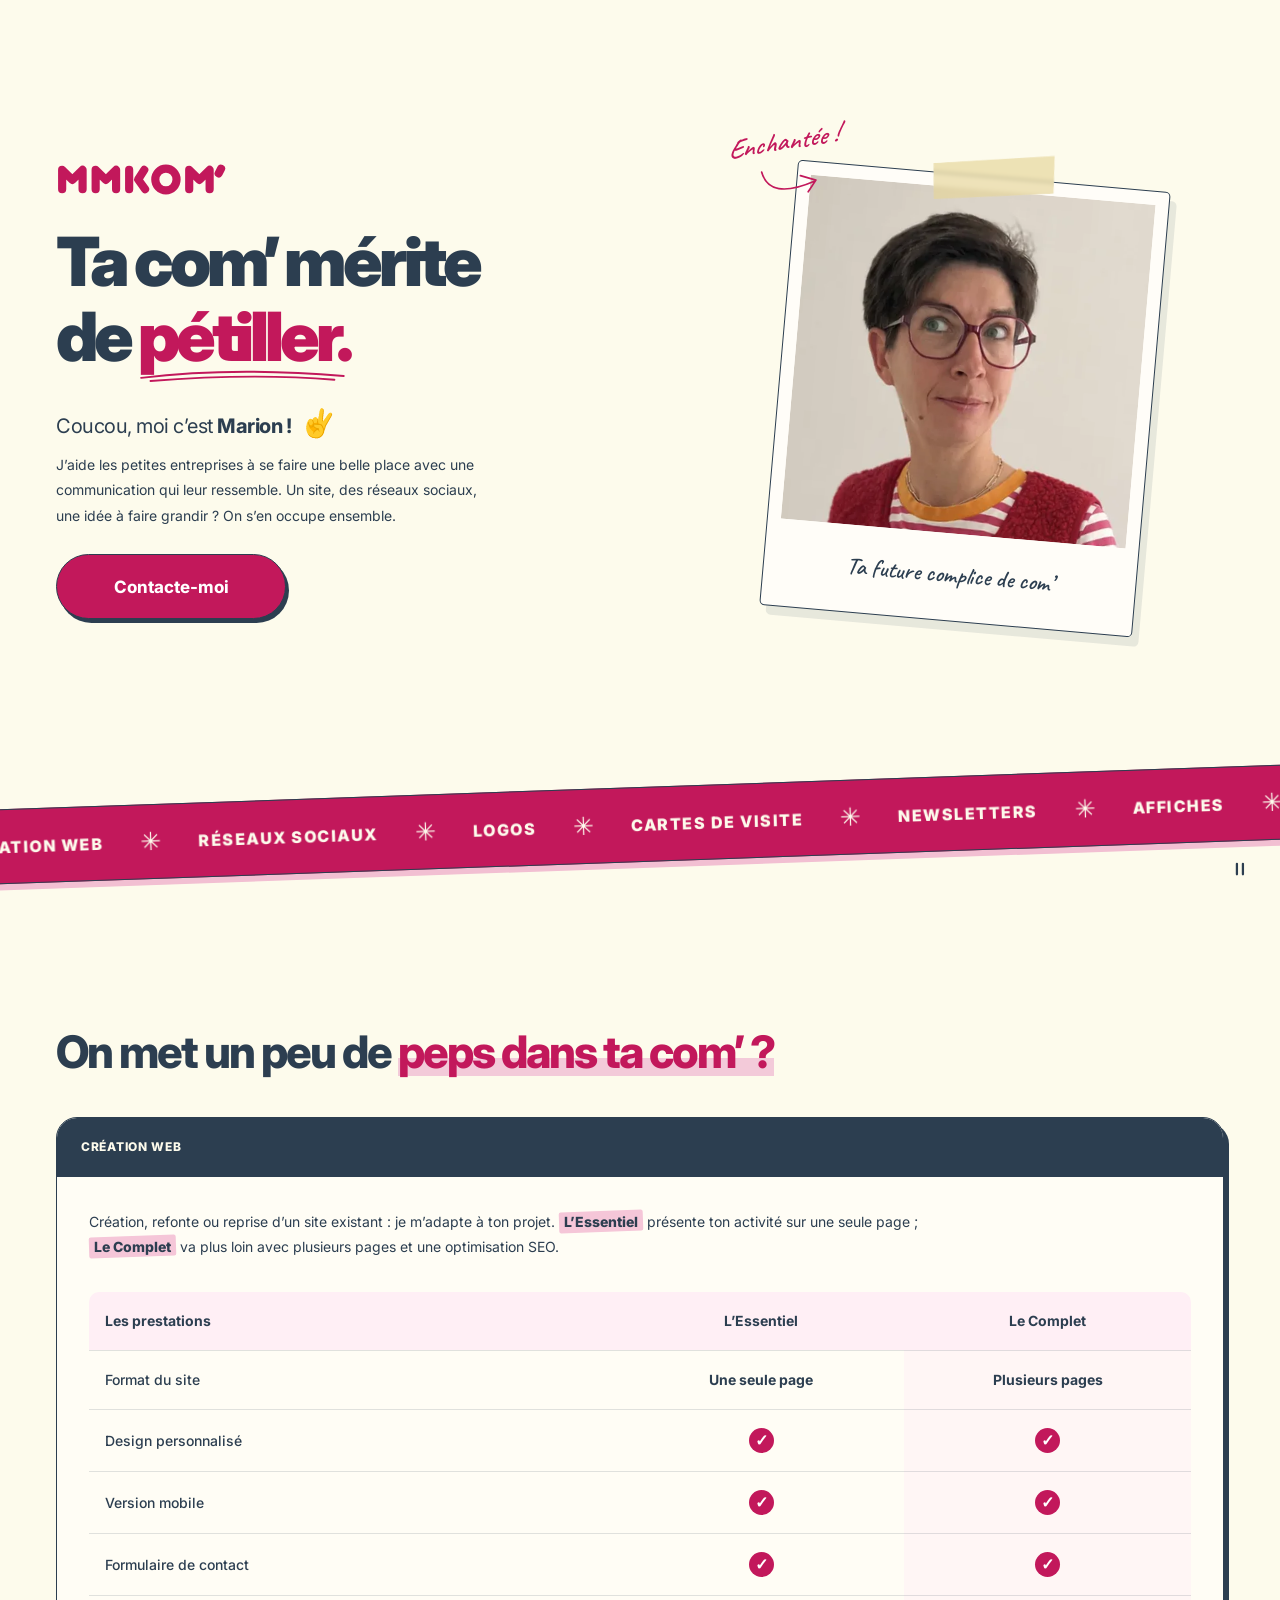
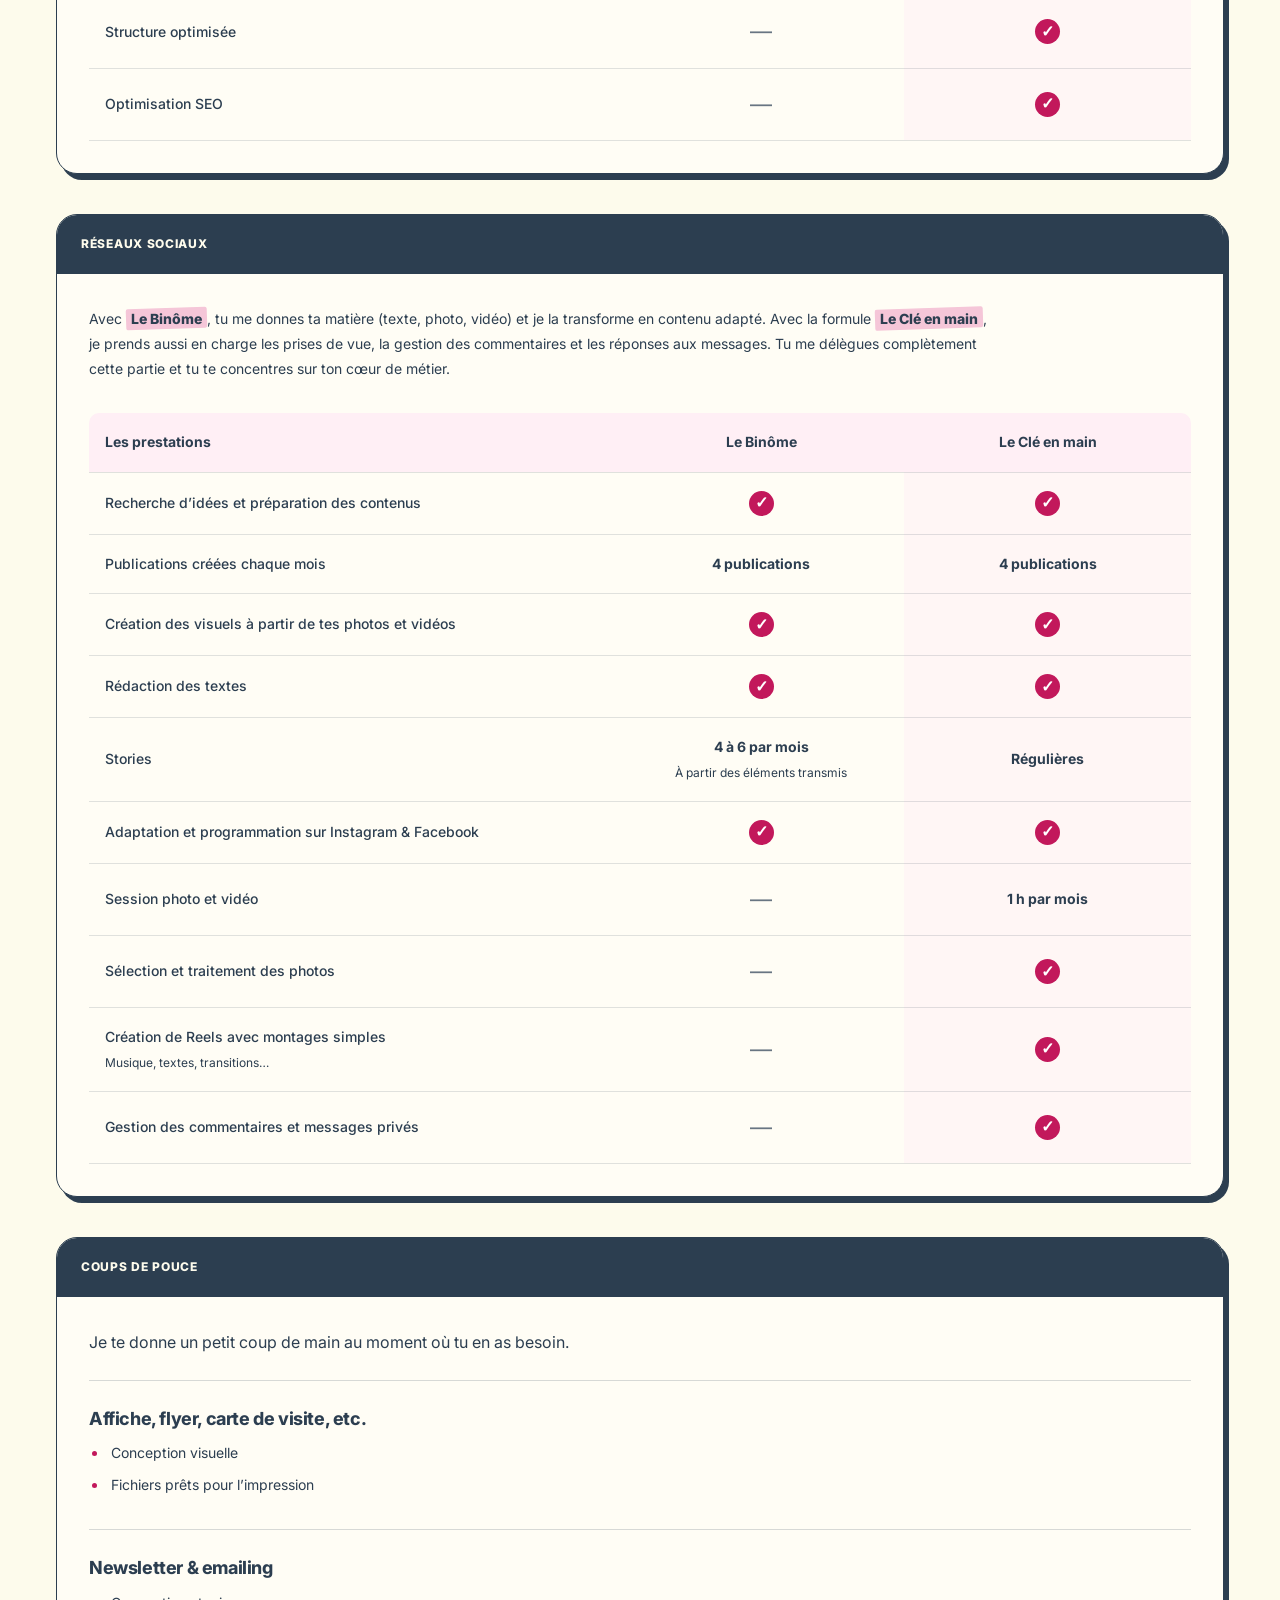
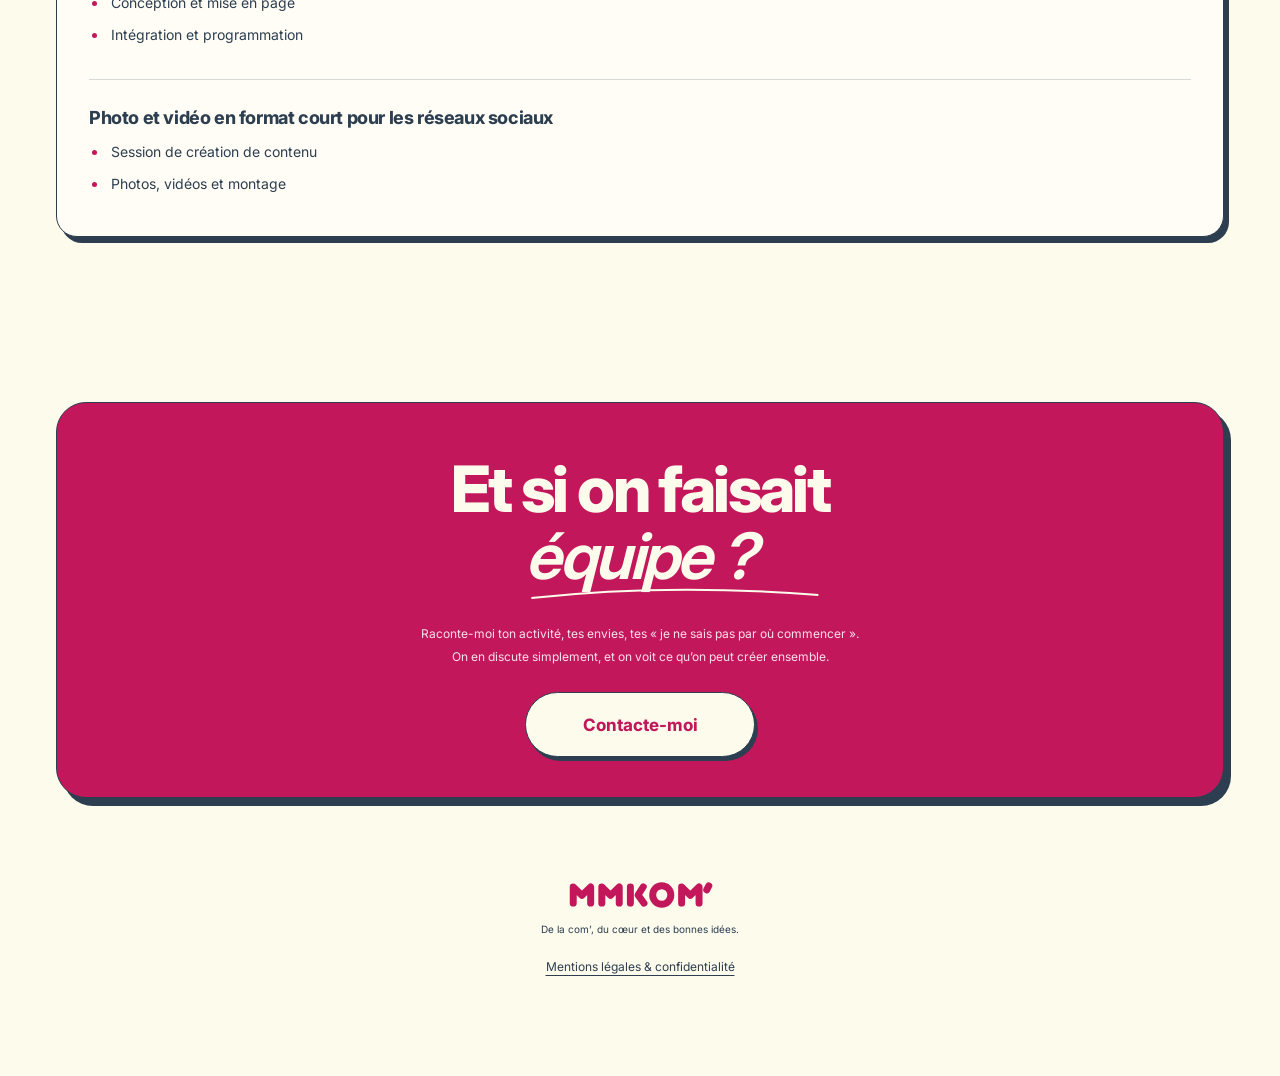
==== index.html @ e6b51beb "first commit" ====
<!DOCTYPE html>
<html lang="fr">
<head>
  <meta charset="UTF-8">
  <meta name="viewport" content="width=device-width, initial-scale=1">
  <title>MMKOM'</title>
  <meta name="description" content="Marion accompagne les petites entreprises : création de sites internet, gestion des réseaux sociaux et supports de communication. Parlons de ton projet !">
  <meta name="author" content="Marion Messana Kahlouche — MMKOM'">
  <meta name="robots" content="index, follow, max-image-preview:large">
  <meta name="theme-color" content="#FDFBEC">
  <meta name="color-scheme" content="light">
  <link rel="canonical" href="https://mmkom.fr/">
  <meta property="og:type" content="website">
  <meta property="og:locale" content="fr_FR">
  <meta property="og:site_name" content="MMKOM'">
  <meta property="og:title" content="MMKOM' — Ta com’ mérite de pétiller.">
  <meta property="og:description" content="Sites internet, réseaux sociaux et communication : Marion aide les petites entreprises à se faire une belle place.">
  <meta property="og:url" content="https://mmkom.fr/">
  <meta property="og:image" content="https://mmkom.fr/assets/images/og-mmkom.jpg">
  <meta property="og:image:secure_url" content="https://mmkom.fr/assets/images/og-mmkom.jpg">
  <meta property="og:image:type" content="image/jpeg">
  <meta property="og:image:width" content="1200">
  <meta property="og:image:height" content="630">
  <meta property="og:image:alt" content="MMKOM’ — Ta com’ mérite de pétiller. Création web, communication et réseaux sociaux avec Marion.">
  <meta name="twitter:card" content="summary_large_image">
  <meta name="twitter:title" content="MMKOM' — Ta com’ mérite de pétiller.">
  <meta name="twitter:description" content="Marion, ta complice de communication : sites web, réseaux sociaux et supports de communication.">
  <meta name="twitter:image" content="https://mmkom.fr/assets/images/og-mmkom.jpg">
  <meta name="twitter:image:alt" content="MMKOM’ — Ta com’ mérite de pétiller.">
  <meta name="referrer" content="strict-origin-when-cross-origin">
  <link rel="icon" href="favicon.svg" type="image/svg+xml">
  <link rel="icon" href="assets/icons/favicon-32.png" type="image/png" sizes="32x32">
  <link rel="apple-touch-icon" href="assets/icons/apple-touch-icon.png" sizes="180x180">
  <link rel="manifest" href="site.webmanifest">
  <link rel="preload" href="assets/fonts/inter-latin.woff2" as="font" type="font/woff2" crossorigin>
  <link rel="stylesheet" href="style.css">
  <script src="script.js" defer></script>
  <script type="application/ld+json">
  {
    "@context": "https://schema.org",
    "@graph": [
      {
        "@type": "Organization",
        "@id": "https://mmkom.fr/#entreprise",
        "name": "MMKOM'",
        "url": "https://mmkom.fr/",
        "logo": {"@type": "ImageObject", "url": "https://mmkom.fr/assets/icons/company-logo.png", "width": 512, "height": 512},
        "image": "https://mmkom.fr/assets/images/og-mmkom.jpg",
        "email": "mmkom.contact@gmail.com",
        "description": "Création de sites internet, gestion des réseaux sociaux et supports de communication pour les petites entreprises.",
        "founder": {"@type": "Person", "name": "Marion Messana Kahlouche"},
        "contactPoint": {"@type": "ContactPoint", "email": "mmkom.contact@gmail.com", "contactType": "Renseignements et projets", "availableLanguage": "French"},
        "hasOfferCatalog": {"@type": "OfferCatalog", "name": "Prestations de communication", "itemListElement": [
          {"@type": "Offer", "itemOffered": {"@type": "Service", "name": "Création de sites internet"}},
          {"@type": "Offer", "itemOffered": {"@type": "Service", "name": "Gestion des réseaux sociaux"}},
          {"@type": "Offer", "itemOffered": {"@type": "Service", "name": "Supports de communication, newsletters, photos et vidéos"}}
        ]}
      },
      {"@type": "WebSite", "@id": "https://mmkom.fr/#site", "url": "https://mmkom.fr/", "name": "MMKOM'", "inLanguage": "fr-FR", "publisher": {"@id": "https://mmkom.fr/#entreprise"}},
      {"@type": "WebPage", "@id": "https://mmkom.fr/#page", "url": "https://mmkom.fr/", "name": "MMKOM'", "inLanguage": "fr-FR", "isPartOf": {"@id": "https://mmkom.fr/#site"}, "about": {"@id": "https://mmkom.fr/#entreprise"}}
    ]
  }
  </script>
</head>
<body>
<a class="skip-link" href="#main">Aller au contenu</a>
<main id="main"><div class="first-screen"><section class="hero section-width" id="marion" aria-labelledby="hero-title"><div class="hero-copy"><a class="logo hero-logo" href="https://mmkom.fr" aria-label="MMKom’, accueil"><img src="logo.svg" alt="MMKom’" width="416" height="82"></a><h1 id="hero-title">Ta com’ mérite<br>de <span class="pink">pétiller.</span></h1><p class="hero-intro">Coucou, moi c’est <strong>Marion !</strong> <span class="wave" aria-hidden="true">✌</span></p><p class="hero-description">J’aide les petites entreprises à se faire une belle place avec une communication qui leur ressemble. Un site, des réseaux sociaux, une idée à faire grandir ? On s’en occupe ensemble.</p><a class="button hero-cta" href="mailto:mmkom.contact@gmail.com">Contacte-moi</a></div>
<div class="hero-visual"><div class="photo-card"><span class="tape" aria-hidden="true"></span><div class="portrait-placeholder"><picture><source type="image/webp" srcset="assets/images/marion-400.webp 400w, assets/images/marion-800.webp 800w, assets/images/marion-1200.webp 1200w" sizes="(max-width: 760px) min(290px, calc(100vw - 80px)), (max-width: 1050px) 36vw, 348px"><img class="marion-photo" src="assets/images/marion-800.jpg" srcset="assets/images/marion-400.jpg 400w, assets/images/marion-800.jpg 800w, assets/images/marion-1200.jpg 1200w" sizes="(max-width: 760px) min(290px, calc(100vw - 80px)), (max-width: 1050px) 36vw, 348px" alt="Marion Messana Kahlouche, fondatrice de MMKOM’" width="800" height="800" fetchpriority="high" decoding="async"></picture></div><p>Ta future complice de com’</p></div><div class="hello-sticker" aria-hidden="true">Enchantée !<svg viewBox="0 0 70 40"><path d="M3 4q4 34 59 20m-15-9 17 8-11 12"/></svg></div></div></section>
<div class="ribbon-shell">
<div class="ribbon" role="img" aria-label="Création web, réseaux sociaux, logos, cartes de visite, newsletters, affiches, photos et vidéos"><div class="ribbon-track" aria-hidden="true"><div class="ribbon-group"><span>CRÉATION WEB</span><i>✳</i><span>RÉSEAUX SOCIAUX</span><i>✳</i><span>LOGOS</span><i>✳</i><span>CARTES DE VISITE</span><i>✳</i><span>NEWSLETTERS</span><i>✳</i><span>AFFICHES</span><i>✳</i><span>PHOTOS ET VIDÉOS</span><i>✳</i></div><div class="ribbon-group"><span>CRÉATION WEB</span><i>✳</i><span>RÉSEAUX SOCIAUX</span><i>✳</i><span>LOGOS</span><i>✳</i><span>CARTES DE VISITE</span><i>✳</i><span>NEWSLETTERS</span><i>✳</i><span>AFFICHES</span><i>✳</i><span>PHOTOS ET VIDÉOS</span><i>✳</i></div></div></div>
<button type="button" class="ribbon-toggle" aria-pressed="false" aria-label="Mettre le bandeau en pause" title="Mettre le bandeau en pause" hidden><svg class="pause-icon" viewBox="0 0 24 24" width="18" height="18" aria-hidden="true"><path d="M8 5v14M16 5v14" fill="none" stroke="currentColor" stroke-width="3" stroke-linecap="round"/></svg><svg class="play-icon" viewBox="0 0 24 24" width="18" height="18" aria-hidden="true"><path d="m8 5 11 7-11 7Z" fill="currentColor"/></svg></button>
</div>
</div>
<section class="services section-width" id="prestations" aria-labelledby="services-title"><div class="section-heading"><div><h2 id="services-title">On met un peu de <span class="marker">peps dans ta com’ ?</span></h2></div></div><div class="service-grid">
<article class="service-card web-card">
  <h3 class="card-band" id="web-title">CRÉATION WEB</h3>
  <div class="card-body web-comparison">
    <p class="comparison-intro">Création, refonte ou reprise d’un site existant : je m’adapte à ton projet. <strong class="formula-name">L’Essentiel</strong> présente ton activité sur une seule page ; <strong class="formula-name">Le Complet</strong> va plus loin avec plusieurs pages et une optimisation SEO.</p>
    <table class="comparison-table" aria-label="Comparatif des formules de création web">
      <colgroup><col class="feature-column"><col><col></colgroup>
      <thead><tr><th scope="col">Les prestations</th><th scope="col">L’Essentiel</th><th scope="col">Le Complet</th></tr></thead>
      <tbody>
        <tr><th scope="row">Format du site</th><td><strong>Une seule page</strong></td><td><strong>Plusieurs pages</strong></td></tr>
        <tr><th scope="row">Design personnalisé</th><td><span class="included" aria-label="Inclus">✓</span></td><td><span class="included" aria-label="Inclus">✓</span></td></tr>
        <tr><th scope="row">Version mobile</th><td><span class="included" aria-label="Inclus">✓</span></td><td><span class="included" aria-label="Inclus">✓</span></td></tr>
        <tr><th scope="row">Formulaire de contact</th><td><span class="included" aria-label="Inclus">✓</span></td><td><span class="included" aria-label="Inclus">✓</span></td></tr>
        <tr><th scope="row">Structure optimisée</th><td><span class="not-included" aria-label="Non inclus">—</span></td><td><span class="included" aria-label="Inclus">✓</span></td></tr>
        <tr><th scope="row">Optimisation SEO</th><td><span class="not-included" aria-label="Non inclus">—</span></td><td><span class="included" aria-label="Inclus">✓</span></td></tr>
      </tbody>
    </table>
  </div>
</article>
<article class="service-card social-card">
  <h3 class="card-band" id="social-title">RÉSEAUX SOCIAUX</h3>
  <div class="card-body social-comparison">
    <p class="comparison-intro">Avec <strong class="formula-name">Le Binôme</strong>, tu me donnes ta matière (texte, photo, vidéo) et je la transforme en contenu adapté. Avec la formule <span class="formula-nowrap"><strong class="formula-name">Le Clé en main</strong>,</span> je prends aussi en charge les prises de vue, la gestion des commentaires et les réponses aux messages. Tu me délègues complètement cette partie et tu te concentres sur ton cœur de métier.</p>
    <table class="comparison-table" aria-label="Comparatif des accompagnements réseaux sociaux">
      <colgroup><col class="feature-column"><col><col></colgroup>
      <thead><tr><th scope="col">Les prestations</th><th scope="col">Le Binôme</th><th scope="col">Le Clé en main</th></tr></thead>
      <tbody>
        <tr><th scope="row">Recherche d’idées et préparation des contenus</th><td><span class="included" aria-label="Inclus">✓</span></td><td><span class="included" aria-label="Inclus">✓</span></td></tr>
        <tr><th scope="row">Publications créées chaque mois</th><td><strong>4 publications</strong></td><td><strong>4 publications</strong></td></tr>
        <tr><th scope="row">Création des visuels à partir de tes photos et vidéos</th><td><span class="included" aria-label="Inclus">✓</span></td><td><span class="included" aria-label="Inclus">✓</span></td></tr>
        <tr><th scope="row">Rédaction des textes</th><td><span class="included" aria-label="Inclus">✓</span></td><td><span class="included" aria-label="Inclus">✓</span></td></tr>
        <tr><th scope="row">Stories</th><td><strong>4 à 6 par mois</strong><span class="cell-note">À partir des éléments transmis</span></td><td><strong>Régulières</strong></td></tr>
        <tr><th scope="row">Adaptation et programmation sur Instagram & Facebook</th><td><span class="included" aria-label="Inclus">✓</span></td><td><span class="included" aria-label="Inclus">✓</span></td></tr>
        <tr><th scope="row">Session photo et vidéo</th><td><span class="not-included" aria-label="Non inclus">—</span></td><td><strong>1 h par mois</strong></td></tr>
        <tr><th scope="row">Sélection et traitement des photos</th><td><span class="not-included" aria-label="Non inclus">—</span></td><td><span class="included" aria-label="Inclus">✓</span></td></tr>
        <tr><th scope="row">Création de Reels avec montages simples<span class="cell-note">Musique, textes, transitions…</span></th><td><span class="not-included" aria-label="Non inclus">—</span></td><td><span class="included" aria-label="Inclus">✓</span></td></tr>
        <tr><th scope="row">Gestion des commentaires et messages privés</th><td><span class="not-included" aria-label="Non inclus">—</span></td><td><span class="included" aria-label="Inclus">✓</span></td></tr>
      </tbody>
    </table>
  </div>
</article>
<article class="service-card boost-card">
  <h3 class="card-band" id="boost-title">COUPS DE POUCE</h3>
  <div class="card-body">
    <p class="service-description">Je te donne un petit coup de main au moment où tu en as besoin.</p>
    <section class="offer"><h4>Affiche, flyer, carte de visite, etc.</h4><ul><li>Conception visuelle</li><li>Fichiers prêts pour l’impression</li></ul></section>
    <section class="offer"><h4>Newsletter & emailing</h4><ul><li>Conception et mise en page</li><li>Intégration et programmation</li></ul></section>
    <section class="offer"><h4>Photo et vidéo en format court pour les réseaux sociaux</h4><ul><li>Session de création de contenu</li><li>Photos, vidéos et montage</li></ul></section>
  </div>
</article>
</div></section>
<section class="contact section-width" id="contact" aria-labelledby="contact-title"><div class="contact-inner"><h2 id="contact-title">Et si on faisait<br><span>équipe ?</span><svg viewBox="0 0 300 18" aria-hidden="true"><path d="M4 12Q140-3 291 9"/></svg></h2><p>Raconte-moi ton activité, tes envies, tes « je ne sais pas par où commencer ».<br>On en discute simplement, et on voit ce qu’on peut créer ensemble.</p><a class="button button-cream" id="contact-button" href="mailto:mmkom.contact@gmail.com">Contacte-moi</a><span class="contact-spark" aria-hidden="true">✧</span></div></section></main>
<footer class="site-footer section-width"><a class="logo" href="https://mmkom.fr" aria-label="MMKom’, accueil"><img src="logo.svg" alt="MMKom’" width="416" height="82" loading="lazy"></a><p>De la com’, du cœur et des bonnes idées.</p><a class="legal-link" href="mentions-legales.html">Mentions légales & confidentialité</a></footer>
<dialog id="contact-dialog" data-contact-popup aria-labelledby="dialog-title" aria-describedby="dialog-description">
  <button class="dialog-close" type="button" aria-label="Fermer la fenêtre de contact">×</button>
  <h2 id="dialog-title">Parlons de ton projet !</h2>
  <p id="dialog-description">Une première discussion, sans engagement.<br>Juste toi et moi.</p>
  <input class="contact-email" type="text" value="mmkom.contact@gmail.com" readonly aria-label="Adresse email de Marion, sélectionnable pour copier" spellcheck="false" autocomplete="off">
</dialog></body></html>
---- style.css ----
:root{--pink:#C2185B;--blush:#FFEFF5;--ink:#2C3E50;--cream:#FDFBEC;--line:#e7d8db;--font:'Inter','Canva Sans',sans-serif}*{box-sizing:border-box}html{scroll-behavior:smooth;scroll-padding-top:30px}body{margin:0;background:var(--cream);color:var(--ink);font-family:var(--font);font-size:15px;-webkit-font-smoothing:antialiased}a{color:inherit}button{font:inherit}a,button,summary{-webkit-tap-highlight-color:transparent}button,a,summary{touch-action:manipulation}a:focus-visible,button:focus-visible,summary:focus-visible{outline:3px solid var(--pink);outline-offset:6px}::selection{background:var(--pink);color:white}.section-width{width:min(1180px,calc(100% - 112px));margin-inline:auto}.site-header{max-width:1440px;margin:auto;padding:30px 56px;display:flex;align-items:center;justify-content:space-between;border-bottom:1px solid #2c3e5014}.logo{text-decoration:none;font-size:33px;font-weight:900;letter-spacing:-2px;color:var(--pink);display:inline-flex;align-items:baseline;position:relative}.logo>span{font-size:42px;line-height:.7}.logo i{width:7px;height:7px;border-radius:50%;background:var(--pink);margin-left:5px}.site-header nav{display:flex;align-items:center;gap:35px}.site-header nav>a:not(.button){font-size:12px;font-weight:550;text-decoration:none}.site-header nav>a:not(.button):hover{color:var(--pink)}.button{border:1px solid var(--pink);background:var(--pink);color:white;text-decoration:none;display:inline-flex;justify-content:center;align-items:center;gap:26px;min-height:53px;padding:15px 23px;border-radius:7px;font-size:12px;font-weight:650;cursor:pointer;transition:transform .2s,box-shadow .2s}.button>span{font-size:23px;font-weight:400;line-height:1}.button:hover{transform:translateY(-3px);box-shadow:4px 5px 0 #2c3e5020}.button-small{min-height:43px;padding:10px 18px;font-size:12px;gap:22px}.hero{display:grid;grid-template-columns:1.13fr 1fr;gap:65px;align-items:center;padding-top:79px;padding-bottom:91px}.eyebrow{font-size:9px;letter-spacing:1.65px;font-weight:750;line-height:1.8}.hero .eyebrow{display:flex;align-items:center;gap:9px;letter-spacing:1.1px}.little-spark{font-size:23px;color:var(--pink);line-height:1}h1{font-size:clamp(50px,5.3vw,76px);font-weight:850;letter-spacing:-4.1px;line-height:1.1;margin:24px 0 28px}.pink{color:var(--pink)}.highlight{position:relative;color:var(--pink);display:inline-block}.highlight svg{position:absolute;bottom:-12px;left:-3px;width:103%;height:21px;fill:none;stroke:var(--pink);stroke-width:3;stroke-linecap:round}.hero-intro{font-size:20px;margin:32px 0 12px;letter-spacing:-.5px}.hero-intro strong{font-weight:750}.wave{color:var(--pink);display:inline-block;transform:rotate(15deg);font-size:28px;margin-left:5px}.hero-description{max-width:435px;font-size:14px;line-height:1.85;margin:0 0 25px}.hero-footnote{font-size:10px;margin:17px 0 0;color:#5b6670}.hero-footnote span{font-size:16px;margin-right:5px;color:var(--pink)}.hero-visual{position:relative;max-width:425px;width:100%;justify-self:center;padding:15px 18px 0}.photo-card{position:relative;background:#fffdf8;padding:13px 13px 0;box-shadow:0 8px 25px #54233114;transform:rotate(5deg);border:1px solid #e8e1d4}.portrait-placeholder{height:345px;background:#f5c9d9;position:relative;overflow:hidden;display:flex;justify-content:center;align-items:flex-end}.portrait{width:100%;height:100%;position:absolute;bottom:0;opacity:.9}.portrait-dot{position:absolute;border:1px solid #c2185b38;border-radius:50%;width:230px;height:230px}.dot-one{top:-110px;right:-75px}.dot-two{left:-126px;bottom:0;width:260px;height:260px}.photo-label{z-index:1;background:#fff8f0e8;padding:8px 13px;font-size:8px;letter-spacing:1.6px;margin-bottom:17px;border-radius:3px}.photo-card>p{text-align:center;font-size:13px;font-weight:550;padding:2px 0 7px;letter-spacing:-.3px}.photo-card>p span{font-size:22px;margin-left:10px;color:var(--pink)}.tape{position:absolute;top:-14px;left:36%;width:110px;height:33px;background:#f4e7b8a6;transform:rotate(-9deg);z-index:2;backdrop-filter:blur(2px);clip-path:polygon(2% 0,99% 4%,96% 100%,0 92%)}.flower{width:100px;height:100px;color:var(--pink)}.flower-top{position:absolute;right:-24px;top:-26px;z-index:3;transform:rotate(15deg)}.round-sticker{position:absolute;left:-32px;bottom:-17px;width:116px;height:116px;background:var(--pink);color:var(--cream);border-radius:50%;display:flex;flex-direction:column;justify-content:center;align-items:center;gap:5px;transform:rotate(-12deg);border:1px dashed #ffeff58c;outline:6px solid var(--pink);font-size:11px}.round-sticker b{font-size:17px;letter-spacing:-.5px}.hello-sticker{position:absolute;top:-20px;left:-28px;font-size:16px;font-style:italic;font-weight:550;transform:rotate(-9deg);color:var(--pink)}.hello-sticker svg{width:60px;height:40px;display:block;margin:4px 0 0 28px;fill:none;stroke:var(--pink);stroke-width:2;stroke-linecap:round;stroke-linejoin:round}.visual-spark{position:absolute;right:-34px;bottom:-20px;color:var(--pink);font-size:66px}.ribbon{background:var(--pink);color:var(--cream);padding:20px 0;overflow:hidden;transform:rotate(-1.5deg);margin:8px -0px 0}.ribbon>div{display:flex;align-items:center;gap:40px;width:max-content;margin-left:-20px}.ribbon span{font-size:13px;font-weight:750;letter-spacing:2px;white-space:nowrap}.ribbon i{font-style:normal;font-size:25px;line-height:1}.services{padding-block:92px 70px}.section-heading{display:flex;justify-content:space-between;align-items:flex-end;gap:30px;margin-bottom:35px}.section-heading .eyebrow{color:var(--pink);margin:0 0 12px}h2{font-size:46px;line-height:1.12;letter-spacing:-2px;margin:0;font-weight:800}.section-heading>p{font-size:13px;line-height:1.85;margin:0 0 5px}.service-grid{display:grid;grid-template-columns:repeat(3,minmax(0,1fr));gap:20px;align-items:start}.service-card{border:1px solid #decbd0;padding:27px 25px 0;border-radius:12px;overflow:hidden}.web-card{background:var(--blush)}.social-card{background:#f5cada}.boost-card{background:#f6f1da}.card-top{display:flex;align-items:center;justify-content:space-between;margin-bottom:30px}.service-icon{width:47px;height:47px;color:var(--pink)}.service-icon svg{width:100%;height:100%;fill:none;stroke:currentColor;stroke-width:1.7;stroke-linecap:round;stroke-linejoin:round}.service-number{font-size:11px;font-weight:550;opacity:.65}.card-kicker{font-size:8px;font-weight:750;letter-spacing:1.25px;color:var(--pink);margin:0 0 11px}.service-card h3{font-size:31px;letter-spacing:-1.2px;line-height:1.14;font-weight:800;margin:0 0 17px}.service-card h3+p{font-size:12px;line-height:1.85;margin:0 0 20px;min-height:88px}.tags{display:flex;flex-wrap:wrap;gap:6px;min-height:48px;align-content:start}.tags span{font-size:8px;border:1px solid #2c3e5030;border-radius:30px;padding:5px 8px}.card-price{font-size:10px;margin:19px 0 22px}.card-price strong{display:block;font-size:27px;font-weight:750;letter-spacing:-1px;margin-top:6px}.card-price small{font-size:10px;font-weight:500;letter-spacing:0}.service-card details{border-top:1px solid #2c3e5029}.service-card summary{list-style:none;cursor:pointer;display:flex;align-items:center;justify-content:space-between;font-size:11px;font-weight:650;min-height:57px;gap:8px}.service-card summary::-webkit-details-marker{display:none}.service-card summary>span{font-size:23px;font-weight:400;transition:transform .2s}.service-card details[open] summary>span{transform:rotate(45deg)}.details-content{padding-bottom:15px}.details-content h4{font-size:12px;line-height:1.6;margin:10px 0 5px;color:var(--pink)}.details-content p{font-size:11px;line-height:1.8;margin:0 0 15px}.price-note{font-size:9px;line-height:1.8;opacity:.75;margin-top:17px}.custom-note{font-size:11px;text-align:center;margin:35px 0 0;line-height:1.8}.custom-note>span{font-size:22px;color:var(--pink);vertical-align:middle;margin-right:9px}.custom-note a{text-underline-offset:4px;font-weight:650}.contact{background:var(--pink);color:var(--cream);overflow:hidden}.contact-inner{position:relative;text-align:center;padding-top:60px;padding-bottom:52px}.contact .eyebrow{font-size:9px;letter-spacing:1.9px;margin-bottom:18px}.contact h2{font-size:64px;line-height:1.05;letter-spacing:-2.6px;position:relative;display:inline-block}.contact h2>span{font-style:italic;font-weight:650}.contact h2 svg{position:absolute;bottom:-15px;left:20%;width:80%;height:18px;stroke:var(--cream);stroke-width:2;fill:none}.contact h2+p{font-size:12px;line-height:1.9;margin:34px 0 23px;color:#ffeff5ed}.button-cream{background:var(--cream);color:var(--pink);border-color:var(--cream);min-width:185px}.contact .contact-note{font-size:9px;margin:17px 0 0;opacity:.85}.contact-doodle{position:absolute;left:7%;top:100px;font-size:140px;font-weight:400;transform:rotate(10deg);color:#ec8db0}.contact-spark{position:absolute;right:8%;bottom:82px;font-size:100px;color:#ec8db0}.site-footer{display:flex;align-items:center;justify-content:space-between;gap:20px;padding-block:28px}.site-footer .logo{font-size:26px}.site-footer .logo>span{font-size:33px}.site-footer p{font-size:10px}.site-footer>span{font-size:9px}dialog{border:1px solid #e5bdcd;border-radius:16px;background:var(--cream);color:var(--ink);padding:45px 35px;text-align:center;max-width:440px;width:calc(100% - 40px)}dialog::backdrop{background:#2c3e508c;backdrop-filter:blur(4px)}dialog h2{font-size:29px;letter-spacing:-1px;margin:14px 0}dialog p{font-size:14px;line-height:1.8}dialog .dialog-note{font-size:11px;margin-bottom:23px}.dialog-flower{font-size:45px;color:var(--pink)}.dialog-close{position:absolute;right:14px;top:9px;background:none;border:none;color:var(--ink);font-size:28px;cursor:pointer;padding:5px}.skip-link{position:fixed;left:15px;top:-100px;background:var(--ink);color:white;z-index:20;padding:15px}.skip-link:focus{top:10px}@media(min-width:1440px){.hero{padding-block:95px 105px;gap:85px}.portrait-placeholder{height:370px}}@media(max-width:1050px){.section-width{width:calc(100% - 70px)}.site-header{padding:25px 35px}.hero{gap:40px}.hero-visual{padding-right:15px}.portrait-placeholder{height:310px}.flower-top{right:-15px;width:80px}.hero .eyebrow{font-size:7px}h1{font-size:59px;letter-spacing:-3px}.hero-description{font-size:13px}.hero .button{font-size:10px;padding-inline:17px;gap:12px}.hello-sticker{left:-12px}.service-card{padding-inline:19px}.service-card h3{font-size:28px}.tags{min-height:64px}.service-card h3+p{min-height:110px}.card-kicker{font-size:7px}.contact-doodle{left:0}.contact-spark{right:1%}}@media(max-width:760px){.section-width{width:calc(100% - 40px)}.site-header{padding:19px 20px}.logo{font-size:28px}.logo>span{font-size:35px}.site-header nav{gap:15px}.site-header nav>a:not(.button){display:none}.button-small{min-height:39px;font-size:10px;padding:8px 13px;gap:15px}.hero{grid-template-columns:1fr;padding-top:40px;padding-bottom:65px;gap:55px}.hero .eyebrow{font-size:7px;letter-spacing:.8px}.hero-copy{max-width:520px}h1{font-size:clamp(48px,10vw,69px);letter-spacing:-3px;margin-block:19px 25px}.hero-intro{font-size:20px}.hero-description{font-size:13px;max-width:440px}.hero .button{font-size:11px;gap:17px}.hero-footnote{font-size:9px}.hero-visual{max-width:340px;padding:0 20px;margin-bottom:15px}.portrait-placeholder{height:300px}.photo-card>p{font-size:11px}.flower-top{right:-4px;top:-30px;width:80px;height:80px}.round-sticker{left:0;width:97px;height:97px;font-size:9px;bottom:-22px}.round-sticker b{font-size:15px}.hello-sticker{left:-7px;top:-21px;font-size:14px}.visual-spark{right:-5px;font-size:55px;bottom:-27px}.ribbon{padding-block:17px}.ribbon>div{gap:25px}.ribbon span{font-size:10px;letter-spacing:1.5px}.ribbon i{font-size:20px}.services{padding-block:58px 45px}.section-heading{display:block;margin-bottom:28px}.section-heading .eyebrow{font-size:7px;letter-spacing:1px}h2{font-size:37px;letter-spacing:-1.6px}.section-heading>p{font-size:12px;margin-top:19px}.desktop-break{display:none}.service-grid{grid-template-columns:1fr;gap:17px}.service-card{padding:25px 25px 0}.card-top{margin-bottom:22px}.service-card h3{font-size:33px}.card-kicker{font-size:8px}.service-card h3+p{font-size:13px;min-height:0;max-width:430px}.tags{min-height:0}.tags span{font-size:9px}.card-price{margin-block:24px 20px}.card-price strong{font-size:28px}.service-card summary{font-size:12px}.details-content h4{font-size:13px}.details-content p{font-size:12px}.price-note{font-size:9px}.custom-note{font-size:10px;padding-inline:12px}.custom-note a{display:block}.contact-inner{padding-block:45px}.contact .eyebrow{font-size:7px;letter-spacing:1px}.contact h2{font-size:55px}.contact h2+p{font-size:12px;max-width:340px;margin-inline:auto}.contact h2+p br{display:none}.contact-doodle{font-size:65px;top:99px;left:-10px;opacity:.65}.contact-spark{font-size:56px;right:-3px;bottom:145px;opacity:.65}.contact .contact-note{font-size:8px}.site-footer{flex-wrap:wrap;gap:12px;padding-block:25px}.site-footer p{width:100%;order:3;margin:0;font-size:9px}.site-footer>span{font-size:8px}}@media(prefers-reduced-motion:reduce){html{scroll-behavior:auto}*,*::before,*::after{transition:none!important;animation:none!important}}

@font-face{font-family:Inter;src:url('assets/fonts/inter-latin.woff2') format('woff2');font-style:normal;font-weight:400 900;font-display:swap}
@font-face{font-family:Caveat;src:url('assets/fonts/caveat-latin.woff2') format('woff2');font-style:normal;font-weight:500 700;font-display:swap}
body .logo{font-family:'Fredoka',sans-serif;font-weight:700;font-size:40px;letter-spacing:1px;line-height:1.1}
body .site-footer .logo{font-size:34px}
html body{overflow-x:clip}
body .first-screen{display:flex;flex-direction:column;min-height:100vh;min-height:100svh;padding-bottom:var(--section-space)}
body .first-screen .hero{flex:1 0 auto}
body .first-screen .ribbon{flex:0 0 auto}
html body .first-screen + .services{padding-top:0}
@media(max-width:760px){body .first-screen{padding-bottom:85px}}
body .services .comparison-intro{font-size:14px;line-height:1.8;min-height:0;margin:0 0 32px;max-width:900px}
body .formula-name{position:relative;display:inline-block;isolation:isolate;font-weight:800;padding:0 5px;white-space:nowrap}
body .formula-nowrap{white-space:nowrap}
body .formula-name::before{content:"";position:absolute;inset:2px 0;background:#f5c6d8;transform:rotate(-2deg);border-radius:2px;z-index:-1;pointer-events:none}
@media(max-width:760px){body .services .comparison-intro{font-size:14px;margin-bottom:24px}}
body .services .comparison-table thead th{background:var(--blush);color:var(--ink)}
html body .services .boost-card .card-body{grid-template-columns:minmax(0,1fr)}
body .services .web-card .card-body.web-comparison{display:block}
body .web-comparison .plan-intros{display:grid;grid-template-columns:1fr 1fr;gap:32px;margin:28px 0 36px}
body .web-comparison .plan-intros section{padding:24px;background:var(--blush);border-radius:14px}
body .web-comparison .plan-intros h3{font-size:23px;margin:0 0 12px}
body .web-comparison .plan-intros p{font-size:14px;line-height:1.8;margin:0}
body .services .web-comparison .offer-followup{margin-top:28px}
@media(max-width:760px){body .services .web-card .web-comparison{padding:24px 14px}body .web-comparison .plan-intros{grid-template-columns:1fr;gap:14px;margin-block:24px}body .web-comparison .plan-intros section{padding:20px}}
body .services .service-grid{grid-template-columns:minmax(0,1fr);gap:40px}
body .services .service-card .card-body{display:grid;grid-template-columns:repeat(2,minmax(0,1fr));gap:24px 36px;padding:32px}
body .services .service-card .service-description{grid-column:1 / -1;min-height:0;margin:0;font-size:16px}
body .services .service-card .offer{margin:0}
body .services .web-card .offer-followup{grid-column:1 / -1}
body .services .boost-card .card-body{grid-template-columns:repeat(3,minmax(0,1fr))}
body .services .social-card .social-comparison{display:block}
body .social-comparison .plan-intros{display:grid;grid-template-columns:1fr 1fr;gap:32px;margin:28px 0 36px}
body .social-comparison .plan-intros section{padding:24px;background:var(--blush);border-radius:14px}
body .social-comparison .plan-intros h3{font-size:23px;margin:0 0 12px}
body .social-comparison .plan-intros p{font-size:14px;line-height:1.8;margin:0}
body .comparison-table{width:100%;border-collapse:collapse;table-layout:fixed;font-size:14px;line-height:1.6}
body .comparison-table caption{text-align:left;font-size:21px;font-weight:750;margin-bottom:22px;letter-spacing:-.6px}
body .comparison-table .feature-column{width:48%}
body .comparison-table th,body .comparison-table td{padding:18px 16px;border-bottom:1px solid #2c3e5025;vertical-align:middle;overflow-wrap:anywhere}
body .comparison-table thead th{background:var(--ink);color:var(--cream);font-size:14px;font-weight:700;text-align:center}
body .comparison-table thead th:first-child{text-align:left;border-radius:10px 0 0 0}
body .comparison-table thead th:last-child{border-radius:0 10px 0 0}
body .comparison-table tbody th{text-align:left;font-weight:500}
body .comparison-table td{text-align:center}
body .comparison-table td:last-child{background:#ffeff580}
body .comparison-table .included{display:inline-flex;align-items:center;justify-content:center;background:var(--pink);color:white;border-radius:50%;width:25px;height:25px;font-size:16px;font-weight:700}
body .comparison-table .not-included{color:#687582;font-size:22px}
body .comparison-table strong{font-size:14px;font-weight:700}
body .cell-note{display:block;font-size:12px;line-height:1.6;font-weight:400;margin-top:5px}
body .client-contributions{display:grid;grid-template-columns:1fr 1fr;gap:24px;margin-top:36px}
body .client-contributions>h3{grid-column:1 / -1;font-size:21px;margin:0}
body .client-contributions section{border:1px solid #2c3e5030;border-radius:14px;padding:24px}
body .client-contributions h4{font-size:15px;margin:0 0 14px;line-height:1.6}
body .client-contributions ul{font-size:14px;line-height:1.8;padding-left:19px;margin:0}
body .client-contributions li+li{margin-top:10px}
@media(max-width:760px){body .services .service-card .card-body,body .services .boost-card .card-body{grid-template-columns:minmax(0,1fr);padding:24px;gap:24px}body .services .social-card .social-comparison{padding:24px 14px}body .social-comparison .plan-intros{grid-template-columns:1fr;gap:14px;margin-block:24px}body .social-comparison .plan-intros section{padding:20px}body .comparison-table{font-size:12px}body .comparison-table .feature-column{width:46%}body .comparison-table th,body .comparison-table td{padding:14px 6px}body .comparison-table thead th,body .comparison-table strong{font-size:11px}body .comparison-table caption{font-size:19px;margin-bottom:18px}body .cell-note{font-size:10px}body .client-contributions{grid-template-columns:1fr;gap:16px;margin-top:28px}body .client-contributions section{padding:19px}}
@media(max-width:760px){html body .hero .hero-logo{margin-top:20px;margin-bottom:32px}}
@media(max-width:760px){html body{--section-space:70px}body .services .service-grid{gap:36px}html body .site-footer{padding-block:60px}html body .hero{padding-bottom:75px}html body .services{padding-top:85px}}
@media(max-width:760px){body .hero{grid-template-columns:minmax(0,1fr)}body .hero-copy{width:100%;max-width:none;min-width:0;text-align:center}body .hero-description{margin-inline:auto}body #hero-title{font-size:clamp(36px,9.5vw,69px)}}
body .logo img{display:block;width:170px;height:auto;max-width:100%}
body .site-footer .logo img{width:145px}
body{--section-space:165px}
body .services{padding-block:var(--section-space)}
body .services .section-heading{margin-bottom:40px}
body .contact{margin-bottom:0}
body .site-footer{padding-block:calc(var(--section-space) / 2)}
@media(min-width:761px){body #services-title{font-size:clamp(28px,3.5vw,46px);white-space:nowrap}}
@media(max-width:760px){body{--section-space:45px}body .services .section-heading{margin-bottom:28px}body #services-title{font-size:clamp(23px,6.2vw,34px);line-height:1.3}}
body .service-card .card-band{background:var(--ink);color:var(--cream)}
html body,html body *{-webkit-user-select:text;user-select:text}
body #contact-dialog[data-contact-popup] input.contact-email{-webkit-user-select:text;user-select:text}
body .logo i{display:none}
body .site-footer{flex-direction:column;align-items:center;justify-content:center;gap:14px;text-align:center}
body .site-footer p{margin:0}
html{overflow-x:hidden}
@media(max-width:760px){html body{overflow-x:hidden}body .hero{padding-top:36px}body .hero-visual{min-width:0}body #main{overflow-x:clip}}
body .hero{padding-top:160px}
body .hero{padding-bottom:165px}
@media(max-width:760px){body .hero{padding-bottom:45px}}
@media(max-width:760px){body .hero{padding-top:36px}}
@media(max-width:760px){body .hero .hero-cta{display:flex;width:fit-content;max-width:100%;margin-inline:auto}}
@media(max-width:760px){body .hero .hero-logo{display:flex;width:fit-content;margin-inline:auto}}
body .marion-photo{display:block;width:100%;height:100%;object-fit:cover;object-position:center}
body #contact-dialog[data-contact-popup]{max-width:560px;width:calc(100% - 48px);padding:60px 40px;margin:auto}
body #contact-dialog[data-contact-popup] h2{margin:0 0 24px}
body #contact-dialog[data-contact-popup] #dialog-description{margin:0 0 32px}
body #contact-dialog[data-contact-popup] .contact-email{margin-bottom:8px}
body #contact-dialog[data-contact-popup] input.contact-email{width:100%;border:0;background:transparent;text-align:center;font-family:inherit;padding:12px 0;cursor:text;text-decoration:none;user-select:text;-webkit-user-select:text;border-radius:4px}
body #contact-dialog input.contact-email:focus{outline:none}
body #contact-dialog input.contact-email:focus-visible{outline:2px solid var(--pink);outline-offset:5px}
@media(max-width:760px){body #contact-dialog[data-contact-popup]{padding:48px 24px}}
body #contact-dialog .email-label{font-size:12px;margin:25px 0 8px}
body #contact-dialog .contact-email{display:block;font-size:clamp(16px,4.6vw,23px);font-weight:700;color:var(--pink);text-underline-offset:5px;overflow-wrap:anywhere;user-select:all}
body #contact-dialog .dialog-actions{display:flex;flex-direction:column;gap:18px;margin-top:28px;align-items:center}
body #contact-dialog .dialog-actions .button{font-size:14px;padding:16px 24px}
body #contact-dialog .copy-email{background:none;border:0;text-decoration:underline;text-underline-offset:4px;color:var(--ink);font-size:13px;padding:8px;cursor:pointer}
body #contact-dialog .copy-status{font-size:12px;color:var(--pink);min-height:22px;margin:16px 0 10px}
body #contact-dialog .dialog-note{font-size:11px;line-height:1.8;margin-bottom:0}
body .service-grid{gap:28px;align-items:stretch}
body .service-card .card-band{font-size:12px;letter-spacing:.7px;padding:20px 24px}
body .service-card .card-body{padding:28px 24px}
body .service-card .service-icon{margin-bottom:22px}
body .service-card h3{font-size:27px;line-height:1.2;letter-spacing:-1px;margin-bottom:15px}
body .service-card .service-description{font-size:15px;line-height:1.7;min-height:0;margin:0}
body .service-card .offer{border-top:1px solid #2c3e5030;padding-top:25px;margin-top:25px}
body .service-card .offer h4{font-size:18px;line-height:1.4;letter-spacing:-.4px;margin:0 0 10px;font-weight:750}
body .service-card .offer-purpose{font-size:14px;line-height:1.65;margin:0 0 14px}
body .service-card .offer-price{font-size:25px;font-weight:800;letter-spacing:-.8px;line-height:1.5;color:var(--pink);margin:12px 0 16px}
body .service-card .offer-price small{font-size:12px;letter-spacing:0;font-weight:550;white-space:nowrap}
body .service-card .offer ul{padding-left:19px;margin:0;font-size:14px;line-height:1.65}
body .service-card .offer li{padding-left:3px;margin-bottom:9px}
body .service-card .offer li::marker{color:var(--pink)}
@media(min-width:761px) and (max-width:1100px){body .service-grid{grid-template-columns:1fr}body .service-card .card-body{display:grid;grid-template-columns:repeat(3,minmax(0,1fr));gap:22px}body .service-card .service-icon,body .service-card h3,body .service-card .service-description{grid-column:1 / -1;margin:0;min-height:0}body .service-card .offer{margin:0}}
@media(max-width:760px){body .service-card .service-description{min-height:0}body .service-card .card-body{padding:25px}body .service-card h3{font-size:29px}}
body .photo-card>p>span{display:none}
body .flower,body .visual-spark,body .contact-spark,body .dialog-flower{display:none}
body .photo-card{transition:transform .25s ease}
@media(hover:hover){body .photo-card:hover{transform:rotate(2deg)}}
body #hero-title>.pink{position:relative;display:inline-block}
body #hero-title>.pink::after{content:"";position:absolute;left:0;bottom:-10px;width:100%;height:16px;background:url("data:image/svg+xml,%3Csvg xmlns='http://www.w3.org/2000/svg' viewBox='0 0 340 20'%3E%3Cpath d='M5 13Q151-5 330 10M20 18Q183 5 315 16' fill='none' stroke='%23C2185B' stroke-width='3' stroke-linecap='round'/%3E%3C/svg%3E") center/100% 100% no-repeat;pointer-events:none}
body .hero .hero-cta,body .contact #contact-button{min-height:65px;padding:19px 36px;font-size:17px;font-weight:750;min-width:230px}
body .ribbon{width:calc(100% + 80px);margin-left:-40px;overflow:hidden}
body .ribbon .ribbon-track{display:flex;width:max-content;gap:0;margin:0}
body .ribbon .ribbon-group{display:flex;align-items:center;justify-content:space-around;flex:0 0 auto;width:max-content;min-width:calc(100vw + 80px);gap:37px;padding-right:37px;animation:ribbon-scroll 55s linear infinite;will-change:transform}
@keyframes ribbon-scroll{from{transform:translateX(0)}to{transform:translateX(-100%)}}
@media(max-width:760px){body .ribbon .ribbon-group{gap:26px;padding-right:26px}body .hero .hero-cta,body .contact #contact-button{min-height:62px;padding:18px 28px;font-size:16px}}
@media(prefers-reduced-motion:reduce){body .ribbon .ribbon-group{animation:none;will-change:auto}}
body{background:var(--cream)}.site-header{border:1.5px solid var(--ink);border-radius:60px;margin:24px auto 0;width:min(1280px,calc(100% - 64px));padding:16px 27px;box-shadow:0 4px 0 var(--ink);background:#fffdf5}.button{border:1.5px solid var(--ink);border-radius:50px;box-shadow:3px 4px 0 var(--ink)}.button:hover{transform:translate(1px,1px);box-shadow:2px 3px 0 var(--ink)}.hero{padding-top:88px;padding-bottom:105px}.hero-copy{position:relative}.hero .hero-badge{display:inline-flex;background:var(--cream);border:1px solid var(--pink);color:var(--pink);padding:7px 12px;border-radius:50px;font-size:8px;letter-spacing:.8px}.hero-badge .little-spark{font-size:18px}h1{font-weight:900}.highlight{background:linear-gradient(transparent 55%,#f5c6d8 55%,#f5c6d8 91%,transparent 91%)}.hero-description{font-size:14px}.hero-visual{max-width:410px}.photo-card{border:1px solid var(--ink);border-radius:5px;box-shadow:7px 9px 0 #2c3e501a;transform:rotate(5deg)}.photo-card>p,.hello-sticker{font-family:Caveat,cursive;font-size:24px}.hello-sticker{top:-36px;left:-30px;font-size:27px}.flower-top{font-size:115px;line-height:1;width:auto;height:auto;right:-21px;top:-37px}.tape{height:39px;width:125px;top:-19px;background:#e6d69aaa}.round-sticker{width:120px;height:120px;left:-26px;bottom:-24px}.hand-note{position:absolute;right:-20px;bottom:-65px;color:var(--pink);font-family:Caveat,cursive;font-size:22px;line-height:.95;transform:rotate(-7deg)}.hand-note svg{position:absolute;width:105px;height:40px;left:-105px;top:0;fill:none;stroke:var(--pink);stroke-width:2;stroke-linecap:round;stroke-linejoin:round;transform:rotate(180deg)}.ribbon{padding-block:24px;transform:rotate(-2deg);border-block:1.5px solid var(--ink);box-shadow:0 6px 0 #f2bfd2}.ribbon span{font-size:16px;font-weight:850;letter-spacing:1.5px}.ribbon>div{gap:37px}.services{padding-top:95px}.section-heading{margin-bottom:40px}.section-heading .eyebrow{display:inline-block;background:var(--ink);color:var(--cream);padding:7px 11px;border-radius:5px;font-size:8px}.marker{color:var(--pink);background:linear-gradient(transparent 62%,#f3cad9 62%,#f3cad9 94%,transparent 94%)}.handwritten{display:block;font-family:Caveat,cursive;color:var(--pink);font-size:24px;transform:rotate(-3deg);margin-top:7px}.service-grid{gap:24px;align-items:start}.service-card{padding:0!important;border:1.5px solid var(--ink);border-radius:21px;background:#fffdf5!important;box-shadow:5px 6px 0 var(--ink);transform:none}.card-band{background:var(--pink);color:var(--cream);display:flex;align-items:center;justify-content:space-between;padding:17px 22px;border-bottom:1.5px solid var(--ink);font-size:10px;font-weight:800;letter-spacing:1px}.card-band>span:last-child{font-size:27px;line-height:1}.social-card .card-band{background:var(--ink)}.boost-card .card-band{background:#f4df87;color:var(--ink)}.card-body{padding:24px 22px 0}.card-top{margin-bottom:22px}.service-icon{background:var(--blush);width:60px;height:60px;padding:8px;border:1px solid var(--pink);border-radius:17px}.mini-badge{font-size:6px;letter-spacing:.6px;font-weight:650;border:1px dashed #c2185b75;padding:8px;border-radius:50px;color:var(--pink);max-width:100px;text-align:center}.service-card h3{font-size:30px}.card-body>p{font-size:12px;line-height:1.85;min-height:90px;margin-bottom:20px}.tags span{background:var(--cream);border-color:#2c3e5040}.card-price{border-top:1px dashed #2c3e5030;padding-top:19px;margin-top:18px}.card-price strong{font-size:30px;color:var(--pink)}.service-card details{border-top:1px solid #2c3e5030}.custom-note{margin-top:38px}.contact{border:1.5px solid var(--ink);border-radius:30px;box-shadow:7px 8px 0 var(--ink);margin-bottom:35px;overflow:visible}.contact-inner{padding:52px 24px 40px}.contact .button{box-shadow:3px 4px 0 var(--ink)}.contact-sticker{position:absolute;left:35px;top:75px;width:130px;height:130px;background:var(--cream);color:var(--pink);border-radius:50%;border:1px dashed var(--pink);outline:5px solid var(--cream);display:flex;flex-direction:column;justify-content:center;align-items:center;font-size:9px;line-height:1.7;transform:rotate(-12deg);font-weight:650}.contact-sticker b{font-family:Caveat,cursive;font-size:26px;font-weight:600}.contact-spark{right:35px;bottom:80px}.back-link{position:fixed;bottom:15px;left:15px;z-index:10;background:var(--ink);color:var(--cream);padding:10px 15px;border-radius:30px;font-size:10px;text-decoration:none;border:1px solid #fff6}.site-footer{padding-bottom:55px}@media(max-width:1050px){.mini-badge{max-width:75px;font-size:6px}.card-body{padding-inline:17px}.card-band{padding-inline:17px;font-size:8px}.service-card h3{font-size:26px}.card-body>p{min-height:112px}.contact-sticker{left:23px;width:100px;height:100px;font-size:7px;top:90px}.contact-sticker b{font-size:22px}.hand-note{right:0}.hero .hero-badge{font-size:6px;letter-spacing:.5px}}@media(max-width:760px){.site-header{width:calc(100% - 32px);margin-top:16px;padding:12px 16px}.hero{padding-top:40px;padding-bottom:70px;gap:80px}.hero .hero-badge{font-size:6px;letter-spacing:.4px;padding:7px 9px}.hero .hero-badge .little-spark{font-size:15px}.hero-description{font-size:13px}.hero-footnote{max-width:250px;line-height:1.8}.hand-note{right:2px;bottom:-47px;font-size:19px}.hand-note svg{width:65px;left:-65px}.hero-visual{max-width:330px}.flower-top{font-size:84px;right:-5px;top:-28px}.hello-sticker{left:2px;top:-34px;font-size:25px}.photo-card>p{font-size:22px}.round-sticker{left:0;width:97px;height:97px}.ribbon{padding-block:19px}.ribbon span{font-size:12px}.ribbon>div{gap:26px}.services{padding-top:60px}.section-heading .eyebrow{font-size:7px}.section-heading h2{font-size:34px}.handwritten{font-size:25px}.service-grid{gap:27px}.service-card{border-radius:20px}.card-body{padding:25px 23px 0}.card-band{padding:17px 23px;font-size:10px}.service-card h3{font-size:33px}.mini-badge{max-width:none;font-size:7px}.card-body>p{min-height:0;font-size:13px}.contact{border-radius:23px;margin-bottom:15px}.contact-inner{padding:43px 18px 32px}.contact .eyebrow{font-size:6px}.contact h2{font-size:49px}.contact h2+p{font-size:11px}.contact-sticker{width:65px;height:65px;left:-7px;top:-22px;font-size:5px;outline-width:3px}.contact-sticker b{font-size:15px}.contact-spark{right:7px;bottom:100px;font-size:40px}.site-footer{padding-bottom:65px}}

/* Accessibility and production-only components. */
.portrait-placeholder picture{display:block;width:100%;height:100%}
body .services .service-card h3.card-band{margin:0;font-size:12px;line-height:1.5;letter-spacing:.7px;font-weight:800}
.ribbon-shell{position:relative;transform:rotate(-2deg);flex:0 0 auto}
body .ribbon-shell .ribbon{transform:none;margin-top:0}
.ribbon-toggle{display:grid;place-items:center;position:absolute;right:20px;top:calc(100% + 6px);width:44px;height:44px;padding:0;margin:0;transform:rotate(2deg);background:transparent;border:0;color:var(--ink);cursor:pointer;border-radius:50%}
.ribbon-toggle:hover{background:#2c3e500a}
.ribbon-toggle .play-icon,.ribbon-toggle[aria-pressed="true"] .pause-icon{display:none}
.ribbon-toggle[aria-pressed="true"] .play-icon{display:block}
.ribbon-toggle[hidden]{display:none}
body .ribbon.is-paused .ribbon-group{animation-play-state:paused}
.legal-link{font-size:12px;text-underline-offset:4px;padding:10px;min-height:44px}
:focus-visible{outline:3px solid var(--pink);outline-offset:5px}
body .contact :focus-visible{outline-color:var(--cream)}
body .dialog-close{min-width:44px;min-height:44px}
.skip-link{z-index:100}
body:has(dialog[open]){overflow-y:hidden}
.legal-page{max-width:800px;margin:auto;padding:48px 24px;color:var(--ink);line-height:1.8}
.legal-page h1{font-size:clamp(32px,5vw,46px);letter-spacing:-1.5px;line-height:1.2}
.legal-page h2{font-size:24px;letter-spacing:-.5px;margin:32px 0 12px}
.legal-page p,.legal-page li{font-size:15px}
.legal-page a{color:var(--pink);text-underline-offset:4px;overflow-wrap:anywhere}
.legal-page .logo img{width:170px;height:auto}
.legal-page .logo{margin-bottom:36px}
@media(prefers-reduced-motion:reduce){html{scroll-behavior:auto}body .ribbon-toggle{display:none}body .photo-card{transition:none}body .photo-card:hover{transform:rotate(5deg)}body .button{transition:none}body .button:hover{transform:none}}
@media(forced-colors:active){.included,.formula-name{forced-color-adjust:auto}.included{border:1px solid currentColor}}
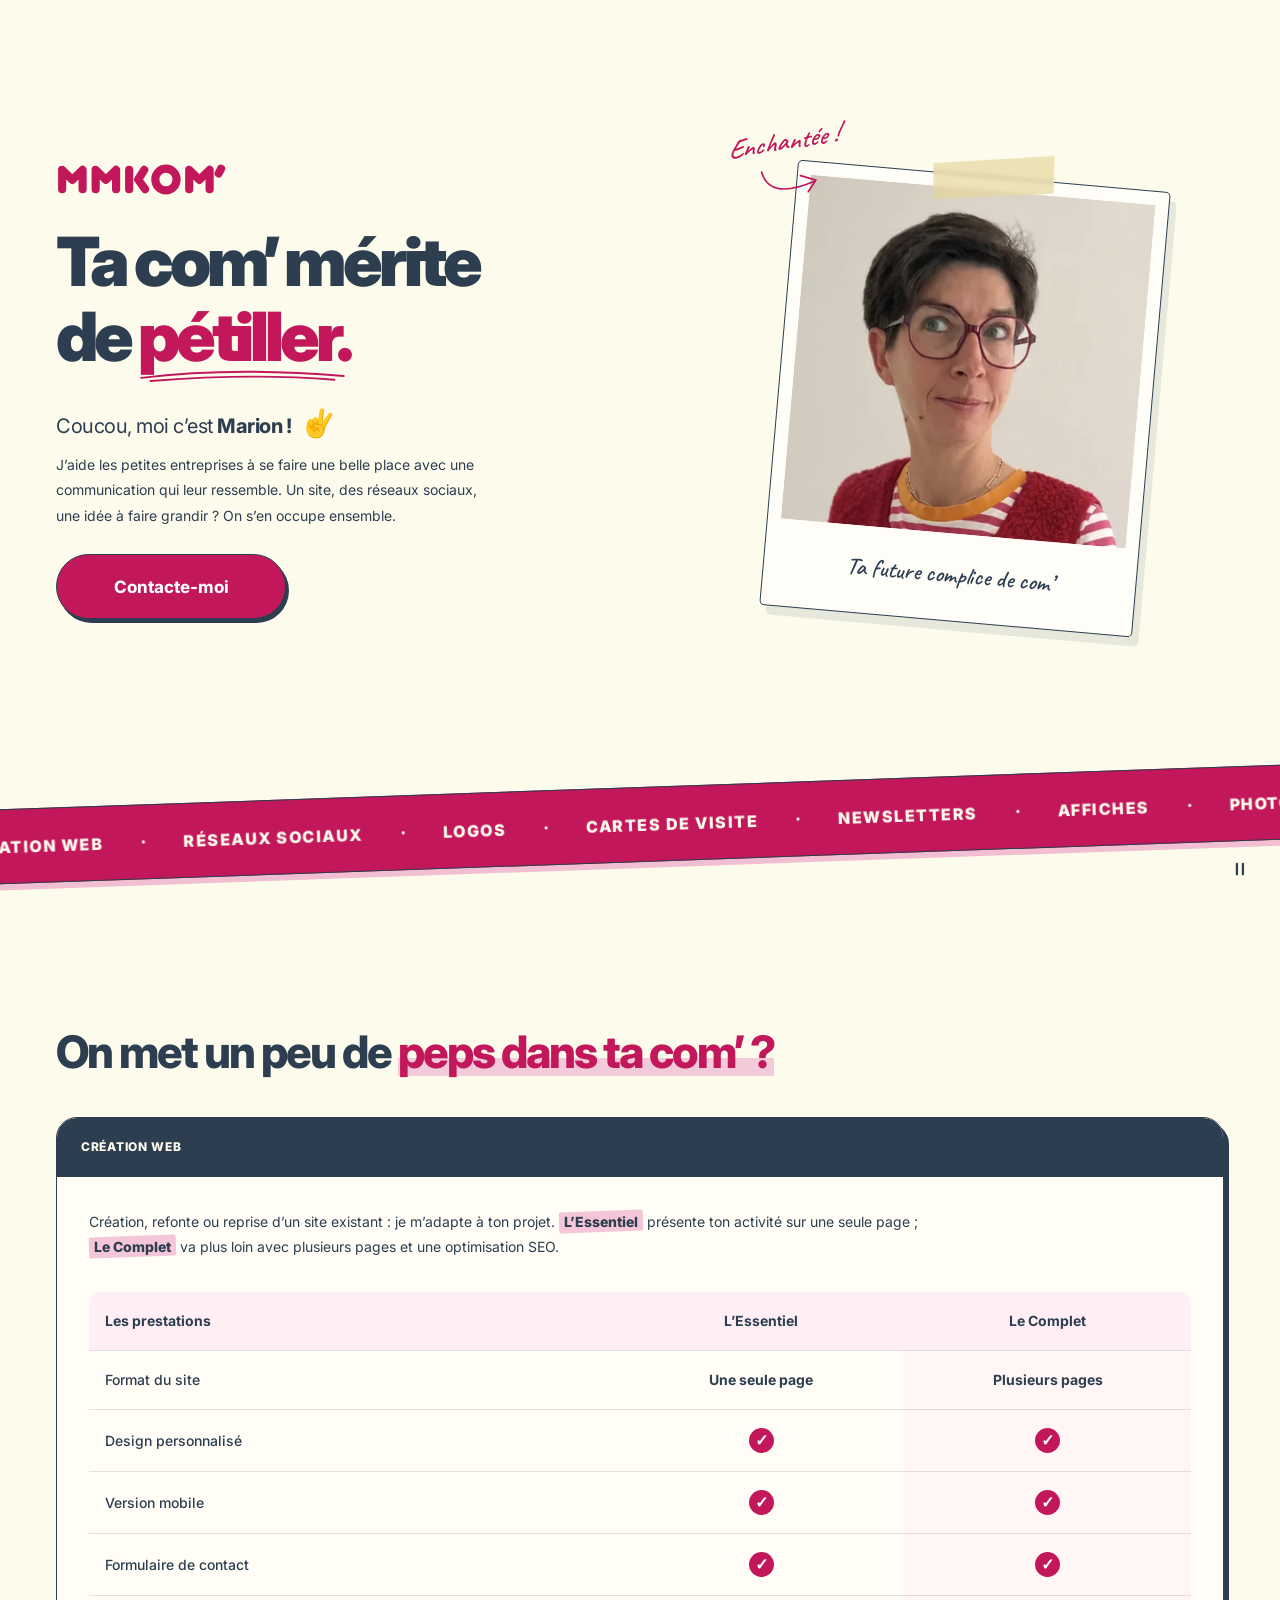
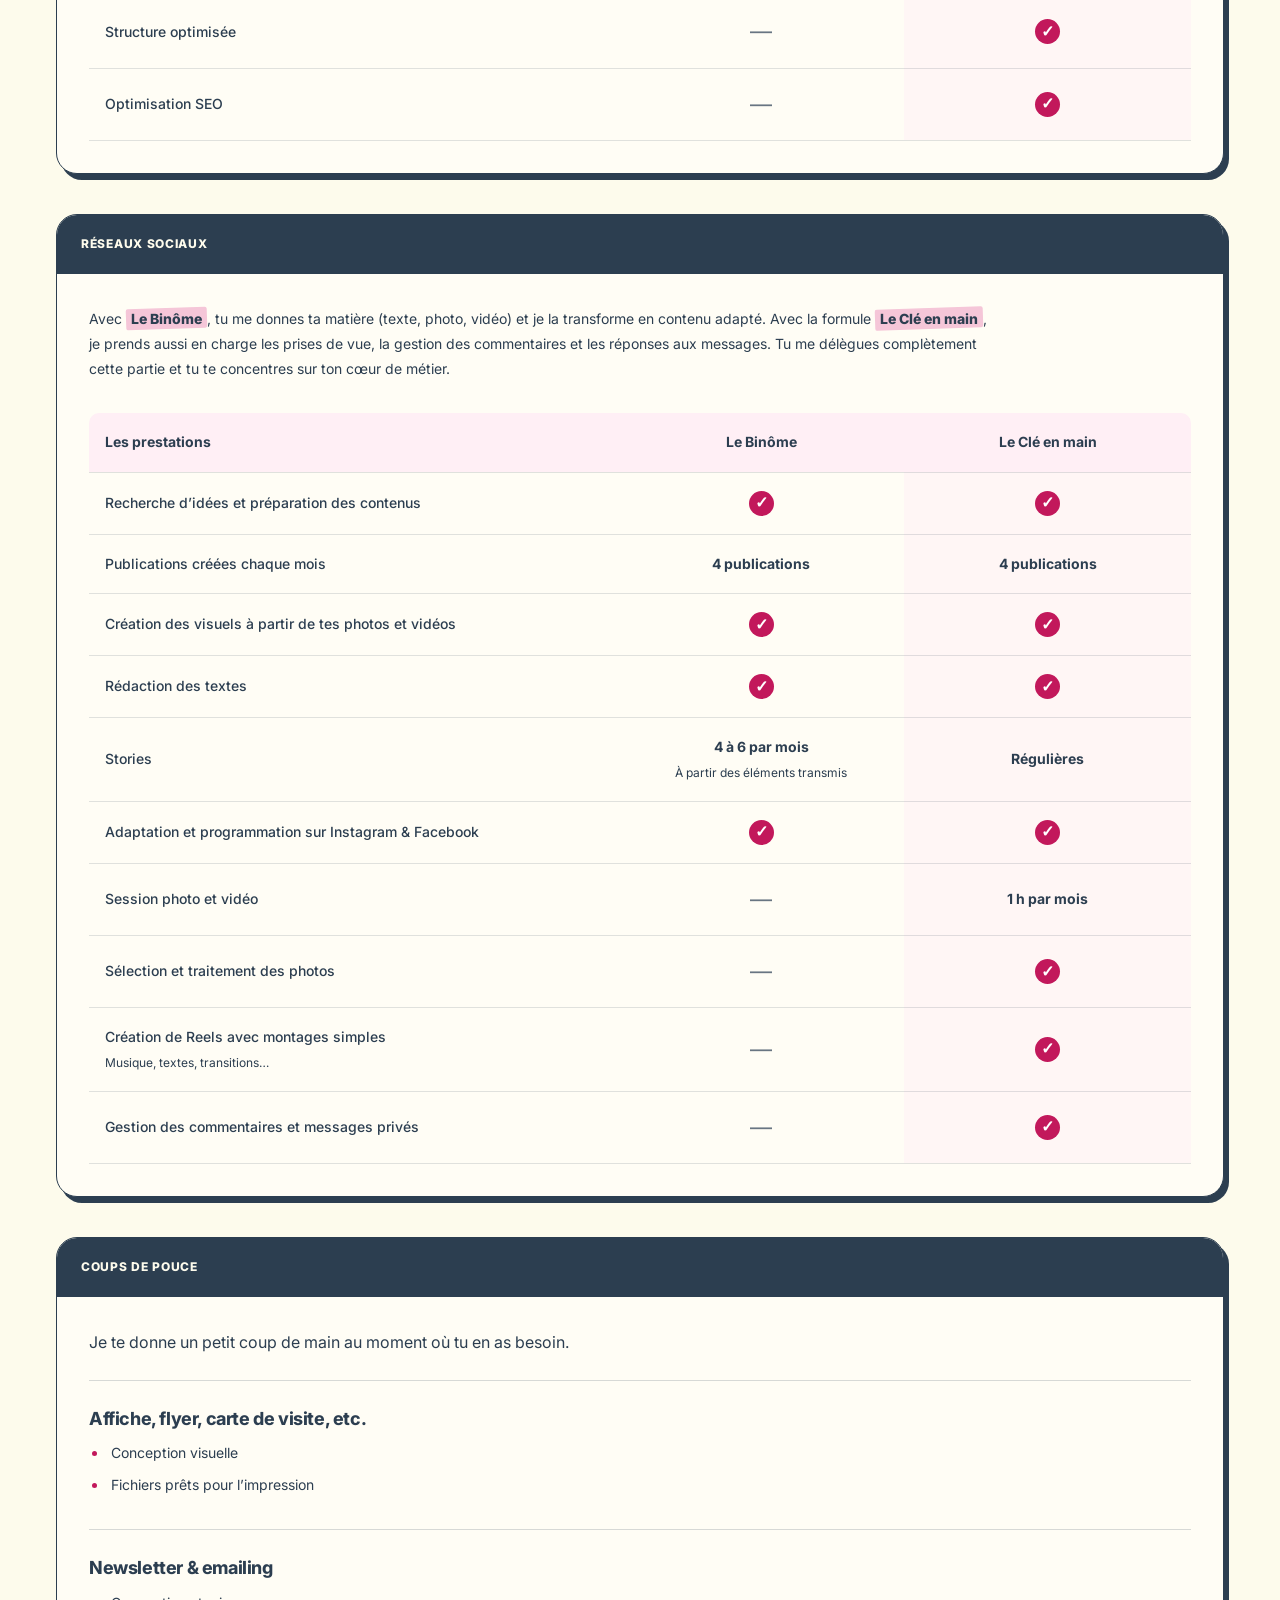
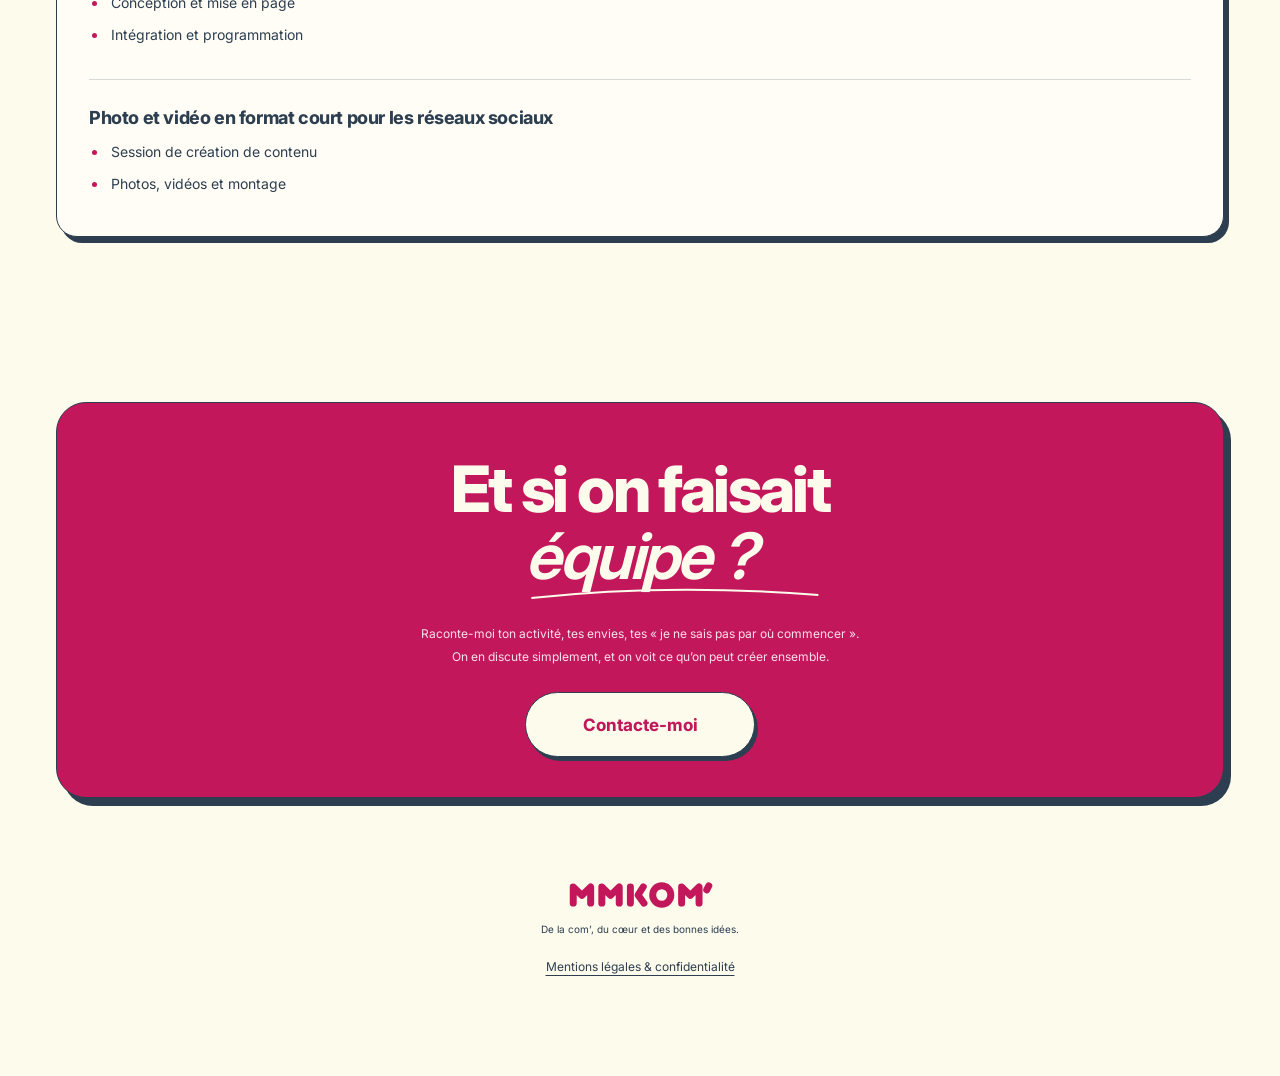
==== commit 8f6637b8: "style: replace ribbon star separators with middle dots" ====
--- a/index.html
+++ b/index.html
@@ -67,7 +67,7 @@
 <main id="main"><div class="first-screen"><section class="hero section-width" id="marion" aria-labelledby="hero-title"><div class="hero-copy"><a class="logo hero-logo" href="https://mmkom.fr" aria-label="MMKom’, accueil"><img src="logo.svg" alt="MMKom’" width="416" height="82"></a><h1 id="hero-title">Ta com’ mérite<br>de <span class="pink">pétiller.</span></h1><p class="hero-intro">Coucou, moi c’est <strong>Marion !</strong> <span class="wave" aria-hidden="true">✌</span></p><p class="hero-description">J’aide les petites entreprises à se faire une belle place avec une communication qui leur ressemble. Un site, des réseaux sociaux, une idée à faire grandir ? On s’en occupe ensemble.</p><a class="button hero-cta" href="mailto:mmkom.contact@gmail.com">Contacte-moi</a></div>
 <div class="hero-visual"><div class="photo-card"><span class="tape" aria-hidden="true"></span><div class="portrait-placeholder"><picture><source type="image/webp" srcset="assets/images/marion-400.webp 400w, assets/images/marion-800.webp 800w, assets/images/marion-1200.webp 1200w" sizes="(max-width: 760px) min(290px, calc(100vw - 80px)), (max-width: 1050px) 36vw, 348px"><img class="marion-photo" src="assets/images/marion-800.jpg" srcset="assets/images/marion-400.jpg 400w, assets/images/marion-800.jpg 800w, assets/images/marion-1200.jpg 1200w" sizes="(max-width: 760px) min(290px, calc(100vw - 80px)), (max-width: 1050px) 36vw, 348px" alt="Marion Messana Kahlouche, fondatrice de MMKOM’" width="800" height="800" fetchpriority="high" decoding="async"></picture></div><p>Ta future complice de com’</p></div><div class="hello-sticker" aria-hidden="true">Enchantée !<svg viewBox="0 0 70 40"><path d="M3 4q4 34 59 20m-15-9 17 8-11 12"/></svg></div></div></section>
 <div class="ribbon-shell">
-<div class="ribbon" role="img" aria-label="Création web, réseaux sociaux, logos, cartes de visite, newsletters, affiches, photos et vidéos"><div class="ribbon-track" aria-hidden="true"><div class="ribbon-group"><span>CRÉATION WEB</span><i>✳</i><span>RÉSEAUX SOCIAUX</span><i>✳</i><span>LOGOS</span><i>✳</i><span>CARTES DE VISITE</span><i>✳</i><span>NEWSLETTERS</span><i>✳</i><span>AFFICHES</span><i>✳</i><span>PHOTOS ET VIDÉOS</span><i>✳</i></div><div class="ribbon-group"><span>CRÉATION WEB</span><i>✳</i><span>RÉSEAUX SOCIAUX</span><i>✳</i><span>LOGOS</span><i>✳</i><span>CARTES DE VISITE</span><i>✳</i><span>NEWSLETTERS</span><i>✳</i><span>AFFICHES</span><i>✳</i><span>PHOTOS ET VIDÉOS</span><i>✳</i></div></div></div>
+<div class="ribbon" role="img" aria-label="Création web, réseaux sociaux, logos, cartes de visite, newsletters, affiches, photos et vidéos"><div class="ribbon-track" aria-hidden="true"><div class="ribbon-group"><span>CRÉATION WEB</span><i>·</i><span>RÉSEAUX SOCIAUX</span><i>·</i><span>LOGOS</span><i>·</i><span>CARTES DE VISITE</span><i>·</i><span>NEWSLETTERS</span><i>·</i><span>AFFICHES</span><i>·</i><span>PHOTOS ET VIDÉOS</span><i>·</i></div><div class="ribbon-group"><span>CRÉATION WEB</span><i>·</i><span>RÉSEAUX SOCIAUX</span><i>·</i><span>LOGOS</span><i>·</i><span>CARTES DE VISITE</span><i>·</i><span>NEWSLETTERS</span><i>·</i><span>AFFICHES</span><i>·</i><span>PHOTOS ET VIDÉOS</span><i>·</i></div></div></div>
 <button type="button" class="ribbon-toggle" aria-pressed="false" aria-label="Mettre le bandeau en pause" title="Mettre le bandeau en pause" hidden><svg class="pause-icon" viewBox="0 0 24 24" width="18" height="18" aria-hidden="true"><path d="M8 5v14M16 5v14" fill="none" stroke="currentColor" stroke-width="3" stroke-linecap="round"/></svg><svg class="play-icon" viewBox="0 0 24 24" width="18" height="18" aria-hidden="true"><path d="m8 5 11 7-11 7Z" fill="currentColor"/></svg></button>
 </div>
 </div>
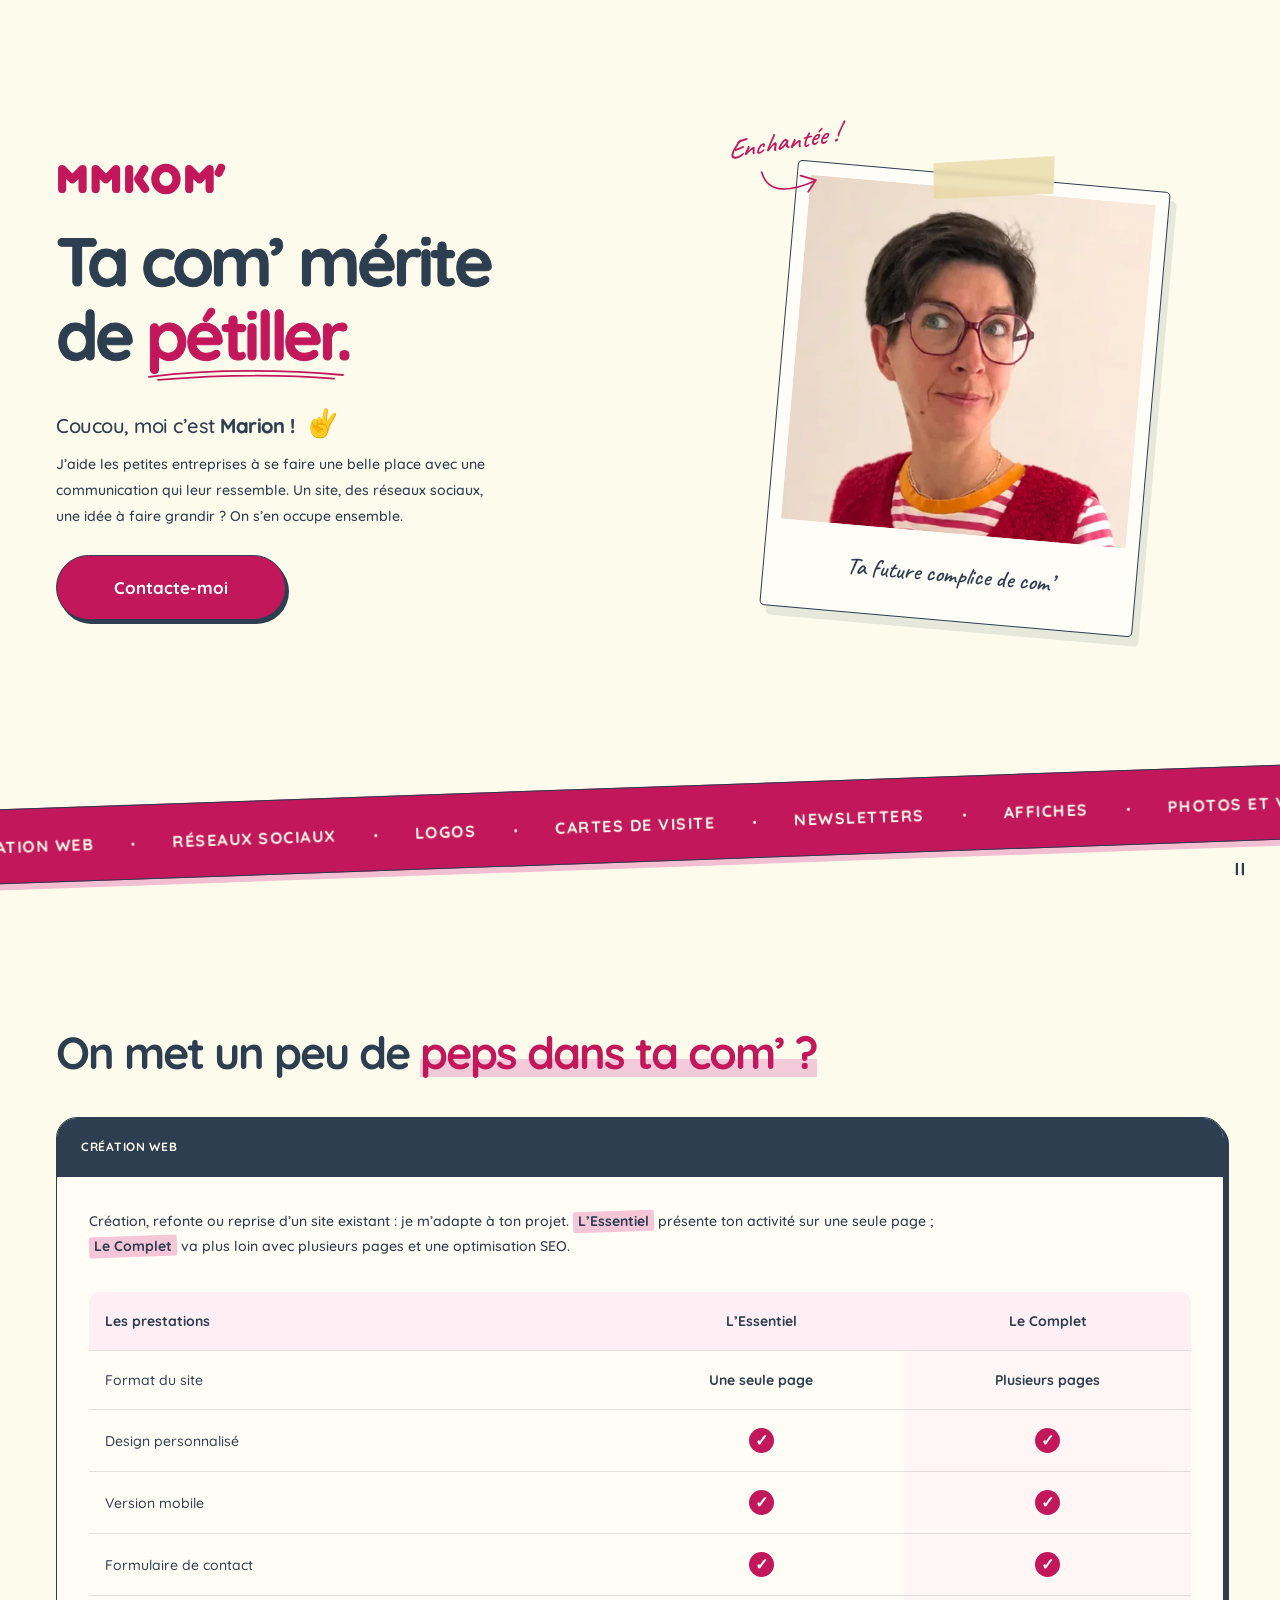
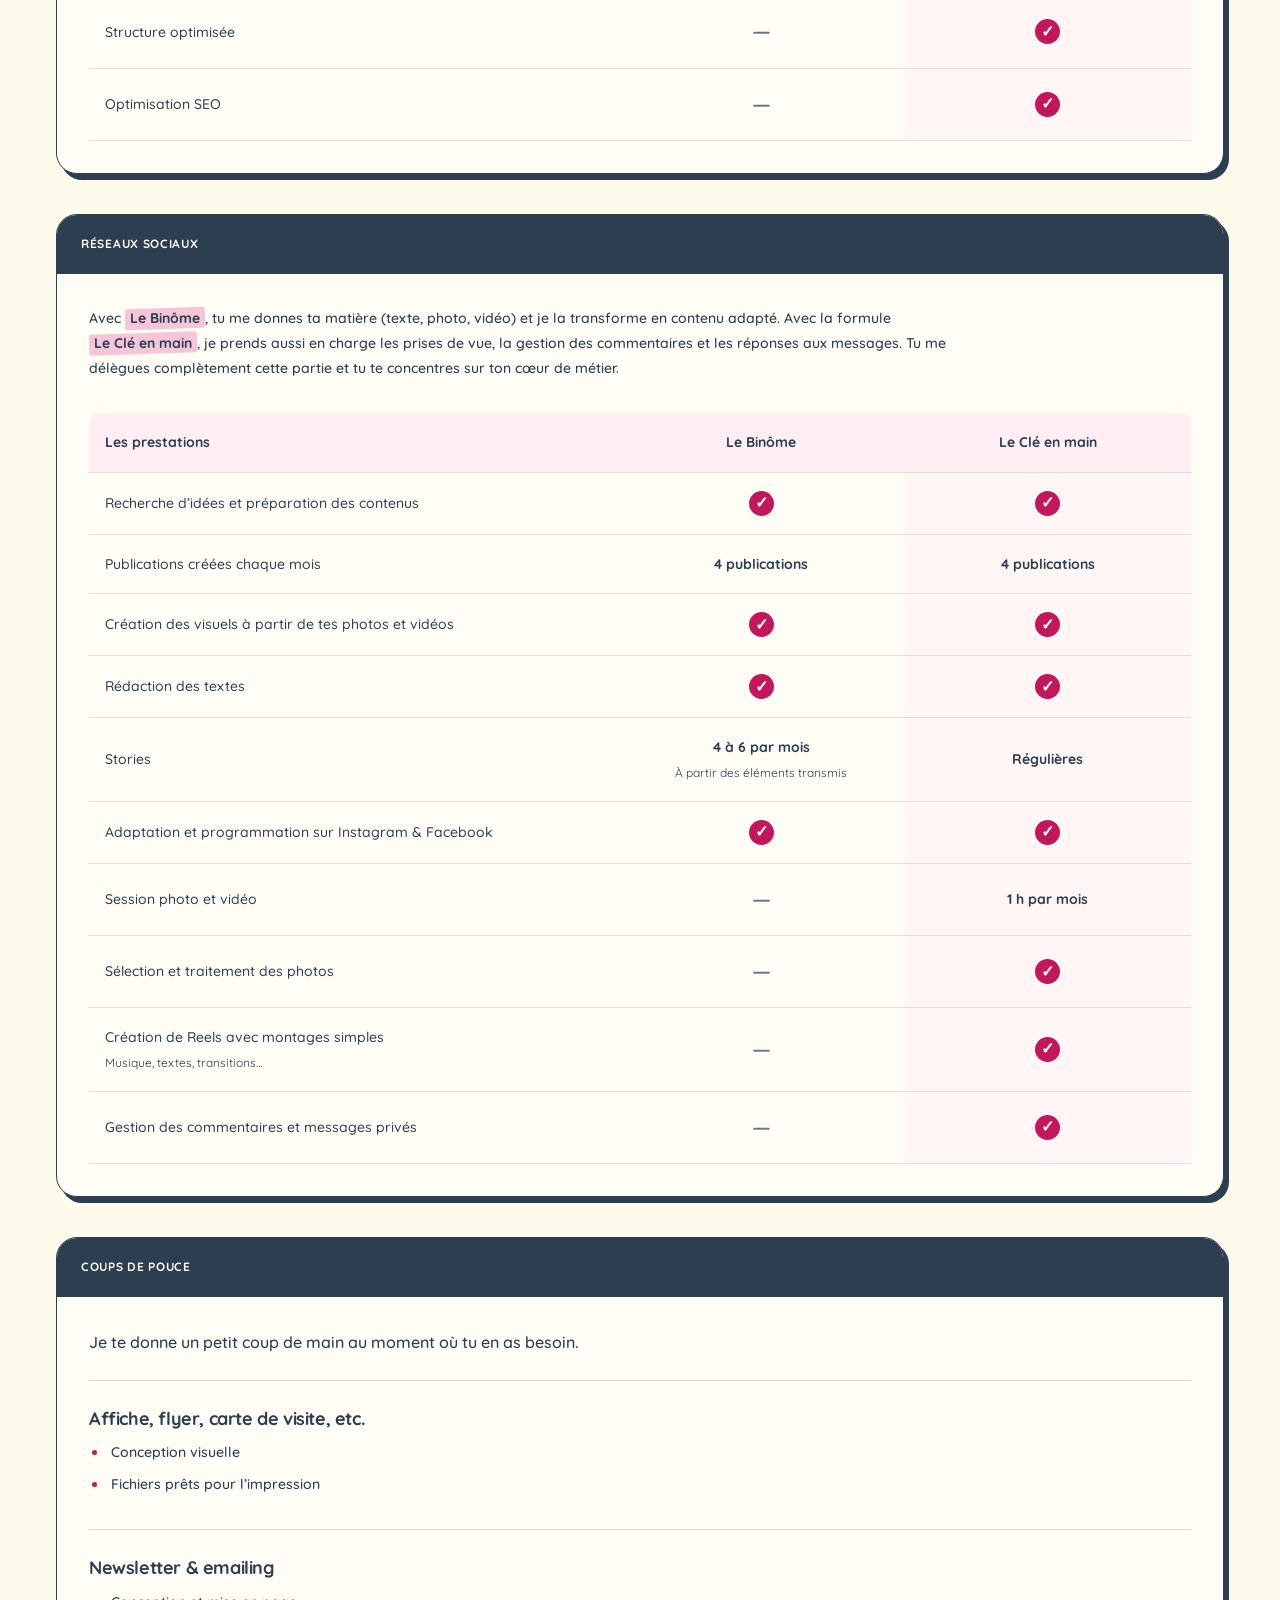
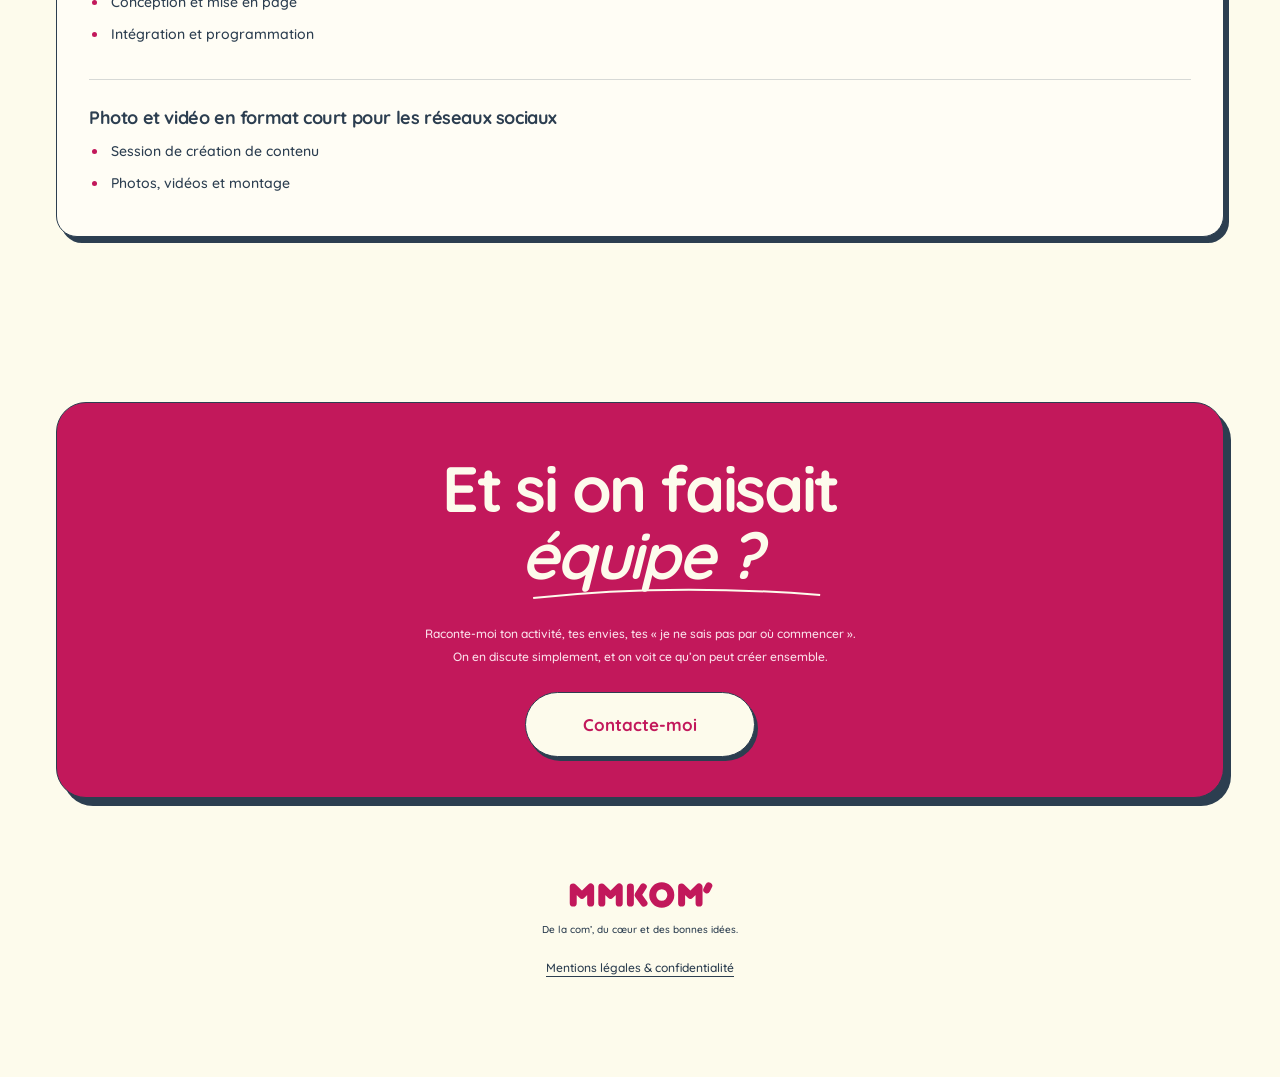
==== commit 3b6b68c7: "style: switch to Quicksand and update portrait images" ====
--- a/index.html
+++ b/index.html
@@ -32,7 +32,7 @@
   <link rel="icon" href="assets/icons/favicon-32.png" type="image/png" sizes="32x32">
   <link rel="apple-touch-icon" href="assets/icons/apple-touch-icon.png" sizes="180x180">
   <link rel="manifest" href="site.webmanifest">
-  <link rel="preload" href="assets/fonts/inter-latin.woff2" as="font" type="font/woff2" crossorigin>
+  <link rel="preload" href="assets/fonts/quicksand-variable.ttf" as="font" type="font/ttf" crossorigin>
   <link rel="stylesheet" href="style.css">
   <script src="script.js" defer></script>
   <script type="application/ld+json">
--- a/style.css
+++ b/style.css
@@ -1,10 +1,11 @@
-:root{--pink:#C2185B;--blush:#FFEFF5;--ink:#2C3E50;--cream:#FDFBEC;--line:#e7d8db;--font:'Inter','Canva Sans',sans-serif}*{box-sizing:border-box}html{scroll-behavior:smooth;scroll-padding-top:30px}body{margin:0;background:var(--cream);color:var(--ink);font-family:var(--font);font-size:15px;-webkit-font-smoothing:antialiased}a{color:inherit}button{font:inherit}a,button,summary{-webkit-tap-highlight-color:transparent}button,a,summary{touch-action:manipulation}a:focus-visible,button:focus-visible,summary:focus-visible{outline:3px solid var(--pink);outline-offset:6px}::selection{background:var(--pink);color:white}.section-width{width:min(1180px,calc(100% - 112px));margin-inline:auto}.site-header{max-width:1440px;margin:auto;padding:30px 56px;display:flex;align-items:center;justify-content:space-between;border-bottom:1px solid #2c3e5014}.logo{text-decoration:none;font-size:33px;font-weight:900;letter-spacing:-2px;color:var(--pink);display:inline-flex;align-items:baseline;position:relative}.logo>span{font-size:42px;line-height:.7}.logo i{width:7px;height:7px;border-radius:50%;background:var(--pink);margin-left:5px}.site-header nav{display:flex;align-items:center;gap:35px}.site-header nav>a:not(.button){font-size:12px;font-weight:550;text-decoration:none}.site-header nav>a:not(.button):hover{color:var(--pink)}.button{border:1px solid var(--pink);background:var(--pink);color:white;text-decoration:none;display:inline-flex;justify-content:center;align-items:center;gap:26px;min-height:53px;padding:15px 23px;border-radius:7px;font-size:12px;font-weight:650;cursor:pointer;transition:transform .2s,box-shadow .2s}.button>span{font-size:23px;font-weight:400;line-height:1}.button:hover{transform:translateY(-3px);box-shadow:4px 5px 0 #2c3e5020}.button-small{min-height:43px;padding:10px 18px;font-size:12px;gap:22px}.hero{display:grid;grid-template-columns:1.13fr 1fr;gap:65px;align-items:center;padding-top:79px;padding-bottom:91px}.eyebrow{font-size:9px;letter-spacing:1.65px;font-weight:750;line-height:1.8}.hero .eyebrow{display:flex;align-items:center;gap:9px;letter-spacing:1.1px}.little-spark{font-size:23px;color:var(--pink);line-height:1}h1{font-size:clamp(50px,5.3vw,76px);font-weight:850;letter-spacing:-4.1px;line-height:1.1;margin:24px 0 28px}.pink{color:var(--pink)}.highlight{position:relative;color:var(--pink);display:inline-block}.highlight svg{position:absolute;bottom:-12px;left:-3px;width:103%;height:21px;fill:none;stroke:var(--pink);stroke-width:3;stroke-linecap:round}.hero-intro{font-size:20px;margin:32px 0 12px;letter-spacing:-.5px}.hero-intro strong{font-weight:750}.wave{color:var(--pink);display:inline-block;transform:rotate(15deg);font-size:28px;margin-left:5px}.hero-description{max-width:435px;font-size:14px;line-height:1.85;margin:0 0 25px}.hero-footnote{font-size:10px;margin:17px 0 0;color:#5b6670}.hero-footnote span{font-size:16px;margin-right:5px;color:var(--pink)}.hero-visual{position:relative;max-width:425px;width:100%;justify-self:center;padding:15px 18px 0}.photo-card{position:relative;background:#fffdf8;padding:13px 13px 0;box-shadow:0 8px 25px #54233114;transform:rotate(5deg);border:1px solid #e8e1d4}.portrait-placeholder{height:345px;background:#f5c9d9;position:relative;overflow:hidden;display:flex;justify-content:center;align-items:flex-end}.portrait{width:100%;height:100%;position:absolute;bottom:0;opacity:.9}.portrait-dot{position:absolute;border:1px solid #c2185b38;border-radius:50%;width:230px;height:230px}.dot-one{top:-110px;right:-75px}.dot-two{left:-126px;bottom:0;width:260px;height:260px}.photo-label{z-index:1;background:#fff8f0e8;padding:8px 13px;font-size:8px;letter-spacing:1.6px;margin-bottom:17px;border-radius:3px}.photo-card>p{text-align:center;font-size:13px;font-weight:550;padding:2px 0 7px;letter-spacing:-.3px}.photo-card>p span{font-size:22px;margin-left:10px;color:var(--pink)}.tape{position:absolute;top:-14px;left:36%;width:110px;height:33px;background:#f4e7b8a6;transform:rotate(-9deg);z-index:2;backdrop-filter:blur(2px);clip-path:polygon(2% 0,99% 4%,96% 100%,0 92%)}.flower{width:100px;height:100px;color:var(--pink)}.flower-top{position:absolute;right:-24px;top:-26px;z-index:3;transform:rotate(15deg)}.round-sticker{position:absolute;left:-32px;bottom:-17px;width:116px;height:116px;background:var(--pink);color:var(--cream);border-radius:50%;display:flex;flex-direction:column;justify-content:center;align-items:center;gap:5px;transform:rotate(-12deg);border:1px dashed #ffeff58c;outline:6px solid var(--pink);font-size:11px}.round-sticker b{font-size:17px;letter-spacing:-.5px}.hello-sticker{position:absolute;top:-20px;left:-28px;font-size:16px;font-style:italic;font-weight:550;transform:rotate(-9deg);color:var(--pink)}.hello-sticker svg{width:60px;height:40px;display:block;margin:4px 0 0 28px;fill:none;stroke:var(--pink);stroke-width:2;stroke-linecap:round;stroke-linejoin:round}.visual-spark{position:absolute;right:-34px;bottom:-20px;color:var(--pink);font-size:66px}.ribbon{background:var(--pink);color:var(--cream);padding:20px 0;overflow:hidden;transform:rotate(-1.5deg);margin:8px -0px 0}.ribbon>div{display:flex;align-items:center;gap:40px;width:max-content;margin-left:-20px}.ribbon span{font-size:13px;font-weight:750;letter-spacing:2px;white-space:nowrap}.ribbon i{font-style:normal;font-size:25px;line-height:1}.services{padding-block:92px 70px}.section-heading{display:flex;justify-content:space-between;align-items:flex-end;gap:30px;margin-bottom:35px}.section-heading .eyebrow{color:var(--pink);margin:0 0 12px}h2{font-size:46px;line-height:1.12;letter-spacing:-2px;margin:0;font-weight:800}.section-heading>p{font-size:13px;line-height:1.85;margin:0 0 5px}.service-grid{display:grid;grid-template-columns:repeat(3,minmax(0,1fr));gap:20px;align-items:start}.service-card{border:1px solid #decbd0;padding:27px 25px 0;border-radius:12px;overflow:hidden}.web-card{background:var(--blush)}.social-card{background:#f5cada}.boost-card{background:#f6f1da}.card-top{display:flex;align-items:center;justify-content:space-between;margin-bottom:30px}.service-icon{width:47px;height:47px;color:var(--pink)}.service-icon svg{width:100%;height:100%;fill:none;stroke:currentColor;stroke-width:1.7;stroke-linecap:round;stroke-linejoin:round}.service-number{font-size:11px;font-weight:550;opacity:.65}.card-kicker{font-size:8px;font-weight:750;letter-spacing:1.25px;color:var(--pink);margin:0 0 11px}.service-card h3{font-size:31px;letter-spacing:-1.2px;line-height:1.14;font-weight:800;margin:0 0 17px}.service-card h3+p{font-size:12px;line-height:1.85;margin:0 0 20px;min-height:88px}.tags{display:flex;flex-wrap:wrap;gap:6px;min-height:48px;align-content:start}.tags span{font-size:8px;border:1px solid #2c3e5030;border-radius:30px;padding:5px 8px}.card-price{font-size:10px;margin:19px 0 22px}.card-price strong{display:block;font-size:27px;font-weight:750;letter-spacing:-1px;margin-top:6px}.card-price small{font-size:10px;font-weight:500;letter-spacing:0}.service-card details{border-top:1px solid #2c3e5029}.service-card summary{list-style:none;cursor:pointer;display:flex;align-items:center;justify-content:space-between;font-size:11px;font-weight:650;min-height:57px;gap:8px}.service-card summary::-webkit-details-marker{display:none}.service-card summary>span{font-size:23px;font-weight:400;transition:transform .2s}.service-card details[open] summary>span{transform:rotate(45deg)}.details-content{padding-bottom:15px}.details-content h4{font-size:12px;line-height:1.6;margin:10px 0 5px;color:var(--pink)}.details-content p{font-size:11px;line-height:1.8;margin:0 0 15px}.price-note{font-size:9px;line-height:1.8;opacity:.75;margin-top:17px}.custom-note{font-size:11px;text-align:center;margin:35px 0 0;line-height:1.8}.custom-note>span{font-size:22px;color:var(--pink);vertical-align:middle;margin-right:9px}.custom-note a{text-underline-offset:4px;font-weight:650}.contact{background:var(--pink);color:var(--cream);overflow:hidden}.contact-inner{position:relative;text-align:center;padding-top:60px;padding-bottom:52px}.contact .eyebrow{font-size:9px;letter-spacing:1.9px;margin-bottom:18px}.contact h2{font-size:64px;line-height:1.05;letter-spacing:-2.6px;position:relative;display:inline-block}.contact h2>span{font-style:italic;font-weight:650}.contact h2 svg{position:absolute;bottom:-15px;left:20%;width:80%;height:18px;stroke:var(--cream);stroke-width:2;fill:none}.contact h2+p{font-size:12px;line-height:1.9;margin:34px 0 23px;color:#ffeff5ed}.button-cream{background:var(--cream);color:var(--pink);border-color:var(--cream);min-width:185px}.contact .contact-note{font-size:9px;margin:17px 0 0;opacity:.85}.contact-doodle{position:absolute;left:7%;top:100px;font-size:140px;font-weight:400;transform:rotate(10deg);color:#ec8db0}.contact-spark{position:absolute;right:8%;bottom:82px;font-size:100px;color:#ec8db0}.site-footer{display:flex;align-items:center;justify-content:space-between;gap:20px;padding-block:28px}.site-footer .logo{font-size:26px}.site-footer .logo>span{font-size:33px}.site-footer p{font-size:10px}.site-footer>span{font-size:9px}dialog{border:1px solid #e5bdcd;border-radius:16px;background:var(--cream);color:var(--ink);padding:45px 35px;text-align:center;max-width:440px;width:calc(100% - 40px)}dialog::backdrop{background:#2c3e508c;backdrop-filter:blur(4px)}dialog h2{font-size:29px;letter-spacing:-1px;margin:14px 0}dialog p{font-size:14px;line-height:1.8}dialog .dialog-note{font-size:11px;margin-bottom:23px}.dialog-flower{font-size:45px;color:var(--pink)}.dialog-close{position:absolute;right:14px;top:9px;background:none;border:none;color:var(--ink);font-size:28px;cursor:pointer;padding:5px}.skip-link{position:fixed;left:15px;top:-100px;background:var(--ink);color:white;z-index:20;padding:15px}.skip-link:focus{top:10px}@media(min-width:1440px){.hero{padding-block:95px 105px;gap:85px}.portrait-placeholder{height:370px}}@media(max-width:1050px){.section-width{width:calc(100% - 70px)}.site-header{padding:25px 35px}.hero{gap:40px}.hero-visual{padding-right:15px}.portrait-placeholder{height:310px}.flower-top{right:-15px;width:80px}.hero .eyebrow{font-size:7px}h1{font-size:59px;letter-spacing:-3px}.hero-description{font-size:13px}.hero .button{font-size:10px;padding-inline:17px;gap:12px}.hello-sticker{left:-12px}.service-card{padding-inline:19px}.service-card h3{font-size:28px}.tags{min-height:64px}.service-card h3+p{min-height:110px}.card-kicker{font-size:7px}.contact-doodle{left:0}.contact-spark{right:1%}}@media(max-width:760px){.section-width{width:calc(100% - 40px)}.site-header{padding:19px 20px}.logo{font-size:28px}.logo>span{font-size:35px}.site-header nav{gap:15px}.site-header nav>a:not(.button){display:none}.button-small{min-height:39px;font-size:10px;padding:8px 13px;gap:15px}.hero{grid-template-columns:1fr;padding-top:40px;padding-bottom:65px;gap:55px}.hero .eyebrow{font-size:7px;letter-spacing:.8px}.hero-copy{max-width:520px}h1{font-size:clamp(48px,10vw,69px);letter-spacing:-3px;margin-block:19px 25px}.hero-intro{font-size:20px}.hero-description{font-size:13px;max-width:440px}.hero .button{font-size:11px;gap:17px}.hero-footnote{font-size:9px}.hero-visual{max-width:340px;padding:0 20px;margin-bottom:15px}.portrait-placeholder{height:300px}.photo-card>p{font-size:11px}.flower-top{right:-4px;top:-30px;width:80px;height:80px}.round-sticker{left:0;width:97px;height:97px;font-size:9px;bottom:-22px}.round-sticker b{font-size:15px}.hello-sticker{left:-7px;top:-21px;font-size:14px}.visual-spark{right:-5px;font-size:55px;bottom:-27px}.ribbon{padding-block:17px}.ribbon>div{gap:25px}.ribbon span{font-size:10px;letter-spacing:1.5px}.ribbon i{font-size:20px}.services{padding-block:58px 45px}.section-heading{display:block;margin-bottom:28px}.section-heading .eyebrow{font-size:7px;letter-spacing:1px}h2{font-size:37px;letter-spacing:-1.6px}.section-heading>p{font-size:12px;margin-top:19px}.desktop-break{display:none}.service-grid{grid-template-columns:1fr;gap:17px}.service-card{padding:25px 25px 0}.card-top{margin-bottom:22px}.service-card h3{font-size:33px}.card-kicker{font-size:8px}.service-card h3+p{font-size:13px;min-height:0;max-width:430px}.tags{min-height:0}.tags span{font-size:9px}.card-price{margin-block:24px 20px}.card-price strong{font-size:28px}.service-card summary{font-size:12px}.details-content h4{font-size:13px}.details-content p{font-size:12px}.price-note{font-size:9px}.custom-note{font-size:10px;padding-inline:12px}.custom-note a{display:block}.contact-inner{padding-block:45px}.contact .eyebrow{font-size:7px;letter-spacing:1px}.contact h2{font-size:55px}.contact h2+p{font-size:12px;max-width:340px;margin-inline:auto}.contact h2+p br{display:none}.contact-doodle{font-size:65px;top:99px;left:-10px;opacity:.65}.contact-spark{font-size:56px;right:-3px;bottom:145px;opacity:.65}.contact .contact-note{font-size:8px}.site-footer{flex-wrap:wrap;gap:12px;padding-block:25px}.site-footer p{width:100%;order:3;margin:0;font-size:9px}.site-footer>span{font-size:8px}}@media(prefers-reduced-motion:reduce){html{scroll-behavior:auto}*,*::before,*::after{transition:none!important;animation:none!important}}
+:root{--pink:#C2185B;--blush:#FFEFF5;--ink:#2C3E50;--cream:#FDFBEC;--line:#e7d8db;--font:'Quicksand','Canva Sans',sans-serif}*{box-sizing:border-box}html{scroll-behavior:smooth;scroll-padding-top:30px}body{margin:0;background:var(--cream);color:var(--ink);font-family:var(--font);font-size:15px;-webkit-font-smoothing:antialiased}a{color:inherit}button{font:inherit}a,button,summary{-webkit-tap-highlight-color:transparent}button,a,summary{touch-action:manipulation}a:focus-visible,button:focus-visible,summary:focus-visible{outline:3px solid var(--pink);outline-offset:6px}::selection{background:var(--pink);color:white}.section-width{width:min(1180px,calc(100% - 112px));margin-inline:auto}.site-header{max-width:1440px;margin:auto;padding:30px 56px;display:flex;align-items:center;justify-content:space-between;border-bottom:1px solid #2c3e5014}.logo{text-decoration:none;font-size:33px;font-weight:900;letter-spacing:-2px;color:var(--pink);display:inline-flex;align-items:baseline;position:relative}.logo>span{font-size:42px;line-height:.7}.logo i{width:7px;height:7px;border-radius:50%;background:var(--pink);margin-left:5px}.site-header nav{display:flex;align-items:center;gap:35px}.site-header nav>a:not(.button){font-size:12px;font-weight:550;text-decoration:none}.site-header nav>a:not(.button):hover{color:var(--pink)}.button{border:1px solid var(--pink);background:var(--pink);color:white;text-decoration:none;display:inline-flex;justify-content:center;align-items:center;gap:26px;min-height:53px;padding:15px 23px;border-radius:7px;font-size:12px;font-weight:650;cursor:pointer;transition:transform .2s,box-shadow .2s}.button>span{font-size:23px;font-weight:400;line-height:1}.button:hover{transform:translateY(-3px);box-shadow:4px 5px 0 #2c3e5020}.button-small{min-height:43px;padding:10px 18px;font-size:12px;gap:22px}.hero{display:grid;grid-template-columns:1.13fr 1fr;gap:65px;align-items:center;padding-top:79px;padding-bottom:91px}.eyebrow{font-size:9px;letter-spacing:1.65px;font-weight:750;line-height:1.8}.hero .eyebrow{display:flex;align-items:center;gap:9px;letter-spacing:1.1px}.little-spark{font-size:23px;color:var(--pink);line-height:1}h1{font-size:clamp(50px,5.3vw,76px);font-weight:850;letter-spacing:-4.1px;line-height:1.1;margin:24px 0 28px}.pink{color:var(--pink)}.highlight{position:relative;color:var(--pink);display:inline-block}.highlight svg{position:absolute;bottom:-12px;left:-3px;width:103%;height:21px;fill:none;stroke:var(--pink);stroke-width:3;stroke-linecap:round}.hero-intro{font-size:20px;margin:32px 0 12px;letter-spacing:-.5px}.hero-intro strong{font-weight:750}.wave{color:var(--pink);display:inline-block;transform:rotate(15deg);font-size:28px;margin-left:5px}.hero-description{max-width:435px;font-size:14px;line-height:1.85;margin:0 0 25px}.hero-footnote{font-size:10px;margin:17px 0 0;color:#5b6670}.hero-footnote span{font-size:16px;margin-right:5px;color:var(--pink)}.hero-visual{position:relative;max-width:425px;width:100%;justify-self:center;padding:15px 18px 0}.photo-card{position:relative;background:#fffdf8;padding:13px 13px 0;box-shadow:0 8px 25px #54233114;transform:rotate(5deg);border:1px solid #e8e1d4}.portrait-placeholder{height:345px;background:#f5c9d9;position:relative;overflow:hidden;display:flex;justify-content:center;align-items:flex-end}.portrait{width:100%;height:100%;position:absolute;bottom:0;opacity:.9}.portrait-dot{position:absolute;border:1px solid #c2185b38;border-radius:50%;width:230px;height:230px}.dot-one{top:-110px;right:-75px}.dot-two{left:-126px;bottom:0;width:260px;height:260px}.photo-label{z-index:1;background:#fff8f0e8;padding:8px 13px;font-size:8px;letter-spacing:1.6px;margin-bottom:17px;border-radius:3px}.photo-card>p{text-align:center;font-size:13px;font-weight:550;padding:2px 0 7px;letter-spacing:-.3px}.photo-card>p span{font-size:22px;margin-left:10px;color:var(--pink)}.tape{position:absolute;top:-14px;left:36%;width:110px;height:33px;background:#f4e7b8a6;transform:rotate(-9deg);z-index:2;backdrop-filter:blur(2px);clip-path:polygon(2% 0,99% 4%,96% 100%,0 92%)}.flower{width:100px;height:100px;color:var(--pink)}.flower-top{position:absolute;right:-24px;top:-26px;z-index:3;transform:rotate(15deg)}.round-sticker{position:absolute;left:-32px;bottom:-17px;width:116px;height:116px;background:var(--pink);color:var(--cream);border-radius:50%;display:flex;flex-direction:column;justify-content:center;align-items:center;gap:5px;transform:rotate(-12deg);border:1px dashed #ffeff58c;outline:6px solid var(--pink);font-size:11px}.round-sticker b{font-size:17px;letter-spacing:-.5px}.hello-sticker{position:absolute;top:-20px;left:-28px;font-size:16px;font-style:italic;font-weight:550;transform:rotate(-9deg);color:var(--pink)}.hello-sticker svg{width:60px;height:40px;display:block;margin:4px 0 0 28px;fill:none;stroke:var(--pink);stroke-width:2;stroke-linecap:round;stroke-linejoin:round}.visual-spark{position:absolute;right:-34px;bottom:-20px;color:var(--pink);font-size:66px}.ribbon{background:var(--pink);color:var(--cream);padding:20px 0;overflow:hidden;transform:rotate(-1.5deg);margin:8px -0px 0}.ribbon>div{display:flex;align-items:center;gap:40px;width:max-content;margin-left:-20px}.ribbon span{font-size:13px;font-weight:750;letter-spacing:2px;white-space:nowrap}.ribbon i{font-style:normal;font-size:25px;line-height:1}.services{padding-block:92px 70px}.section-heading{display:flex;justify-content:space-between;align-items:flex-end;gap:30px;margin-bottom:35px}.section-heading .eyebrow{color:var(--pink);margin:0 0 12px}h2{font-size:46px;line-height:1.12;letter-spacing:-2px;margin:0;font-weight:800}.section-heading>p{font-size:13px;line-height:1.85;margin:0 0 5px}.service-grid{display:grid;grid-template-columns:repeat(3,minmax(0,1fr));gap:20px;align-items:start}.service-card{border:1px solid #decbd0;padding:27px 25px 0;border-radius:12px;overflow:hidden}.web-card{background:var(--blush)}.social-card{background:#f5cada}.boost-card{background:#f6f1da}.card-top{display:flex;align-items:center;justify-content:space-between;margin-bottom:30px}.service-icon{width:47px;height:47px;color:var(--pink)}.service-icon svg{width:100%;height:100%;fill:none;stroke:currentColor;stroke-width:1.7;stroke-linecap:round;stroke-linejoin:round}.service-number{font-size:11px;font-weight:550;opacity:.65}.card-kicker{font-size:8px;font-weight:750;letter-spacing:1.25px;color:var(--pink);margin:0 0 11px}.service-card h3{font-size:31px;letter-spacing:-1.2px;line-height:1.14;font-weight:800;margin:0 0 17px}.service-card h3+p{font-size:12px;line-height:1.85;margin:0 0 20px;min-height:88px}.tags{display:flex;flex-wrap:wrap;gap:6px;min-height:48px;align-content:start}.tags span{font-size:8px;border:1px solid #2c3e5030;border-radius:30px;padding:5px 8px}.card-price{font-size:10px;margin:19px 0 22px}.card-price strong{display:block;font-size:27px;font-weight:750;letter-spacing:-1px;margin-top:6px}.card-price small{font-size:10px;font-weight:500;letter-spacing:0}.service-card details{border-top:1px solid #2c3e5029}.service-card summary{list-style:none;cursor:pointer;display:flex;align-items:center;justify-content:space-between;font-size:11px;font-weight:650;min-height:57px;gap:8px}.service-card summary::-webkit-details-marker{display:none}.service-card summary>span{font-size:23px;font-weight:400;transition:transform .2s}.service-card details[open] summary>span{transform:rotate(45deg)}.details-content{padding-bottom:15px}.details-content h4{font-size:12px;line-height:1.6;margin:10px 0 5px;color:var(--pink)}.details-content p{font-size:11px;line-height:1.8;margin:0 0 15px}.price-note{font-size:9px;line-height:1.8;opacity:.75;margin-top:17px}.custom-note{font-size:11px;text-align:center;margin:35px 0 0;line-height:1.8}.custom-note>span{font-size:22px;color:var(--pink);vertical-align:middle;margin-right:9px}.custom-note a{text-underline-offset:4px;font-weight:650}.contact{background:var(--pink);color:var(--cream);overflow:hidden}.contact-inner{position:relative;text-align:center;padding-top:60px;padding-bottom:52px}.contact .eyebrow{font-size:9px;letter-spacing:1.9px;margin-bottom:18px}.contact h2{font-size:64px;line-height:1.05;letter-spacing:-2.6px;position:relative;display:inline-block}.contact h2>span{font-style:italic;font-weight:650}.contact h2 svg{position:absolute;bottom:-15px;left:20%;width:80%;height:18px;stroke:var(--cream);stroke-width:2;fill:none}.contact h2+p{font-size:12px;line-height:1.9;margin:34px 0 23px;color:#ffeff5ed}.button-cream{background:var(--cream);color:var(--pink);border-color:var(--cream);min-width:185px}.contact .contact-note{font-size:9px;margin:17px 0 0;opacity:.85}.contact-doodle{position:absolute;left:7%;top:100px;font-size:140px;font-weight:400;transform:rotate(10deg);color:#ec8db0}.contact-spark{position:absolute;right:8%;bottom:82px;font-size:100px;color:#ec8db0}.site-footer{display:flex;align-items:center;justify-content:space-between;gap:20px;padding-block:28px}.site-footer .logo{font-size:26px}.site-footer .logo>span{font-size:33px}.site-footer p{font-size:10px}.site-footer>span{font-size:9px}dialog{border:1px solid #e5bdcd;border-radius:16px;background:var(--cream);color:var(--ink);padding:45px 35px;text-align:center;max-width:440px;width:calc(100% - 40px)}dialog::backdrop{background:#2c3e508c;backdrop-filter:blur(4px)}dialog h2{font-size:29px;letter-spacing:-1px;margin:14px 0}dialog p{font-size:14px;line-height:1.8}dialog .dialog-note{font-size:11px;margin-bottom:23px}.dialog-flower{font-size:45px;color:var(--pink)}.dialog-close{position:absolute;right:14px;top:9px;background:none;border:none;color:var(--ink);font-size:28px;cursor:pointer;padding:5px}.skip-link{position:fixed;left:15px;top:-100px;background:var(--ink);color:white;z-index:20;padding:15px}.skip-link:focus{top:10px}@media(min-width:1440px){.hero{padding-block:95px 105px;gap:85px}.portrait-placeholder{height:370px}}@media(max-width:1050px){.section-width{width:calc(100% - 70px)}.site-header{padding:25px 35px}.hero{gap:40px}.hero-visual{padding-right:15px}.portrait-placeholder{height:310px}.flower-top{right:-15px;width:80px}.hero .eyebrow{font-size:7px}h1{font-size:59px;letter-spacing:-3px}.hero-description{font-size:13px}.hero .button{font-size:10px;padding-inline:17px;gap:12px}.hello-sticker{left:-12px}.service-card{padding-inline:19px}.service-card h3{font-size:28px}.tags{min-height:64px}.service-card h3+p{min-height:110px}.card-kicker{font-size:7px}.contact-doodle{left:0}.contact-spark{right:1%}}@media(max-width:760px){.section-width{width:calc(100% - 40px)}.site-header{padding:19px 20px}.logo{font-size:28px}.logo>span{font-size:35px}.site-header nav{gap:15px}.site-header nav>a:not(.button){display:none}.button-small{min-height:39px;font-size:10px;padding:8px 13px;gap:15px}.hero{grid-template-columns:1fr;padding-top:40px;padding-bottom:65px;gap:55px}.hero .eyebrow{font-size:7px;letter-spacing:.8px}.hero-copy{max-width:520px}h1{font-size:clamp(48px,10vw,69px);letter-spacing:-3px;margin-block:19px 25px}.hero-intro{font-size:20px}.hero-description{font-size:13px;max-width:440px}.hero .button{font-size:11px;gap:17px}.hero-footnote{font-size:9px}.hero-visual{max-width:340px;padding:0 20px;margin-bottom:15px}.portrait-placeholder{height:300px}.photo-card>p{font-size:11px}.flower-top{right:-4px;top:-30px;width:80px;height:80px}.round-sticker{left:0;width:97px;height:97px;font-size:9px;bottom:-22px}.round-sticker b{font-size:15px}.hello-sticker{left:-7px;top:-21px;font-size:14px}.visual-spark{right:-5px;font-size:55px;bottom:-27px}.ribbon{padding-block:17px}.ribbon>div{gap:25px}.ribbon span{font-size:10px;letter-spacing:1.5px}.ribbon i{font-size:20px}.services{padding-block:58px 45px}.section-heading{display:block;margin-bottom:28px}.section-heading .eyebrow{font-size:7px;letter-spacing:1px}h2{font-size:37px;letter-spacing:-1.6px}.section-heading>p{font-size:12px;margin-top:19px}.desktop-break{display:none}.service-grid{grid-template-columns:1fr;gap:17px}.service-card{padding:25px 25px 0}.card-top{margin-bottom:22px}.service-card h3{font-size:33px}.card-kicker{font-size:8px}.service-card h3+p{font-size:13px;min-height:0;max-width:430px}.tags{min-height:0}.tags span{font-size:9px}.card-price{margin-block:24px 20px}.card-price strong{font-size:28px}.service-card summary{font-size:12px}.details-content h4{font-size:13px}.details-content p{font-size:12px}.price-note{font-size:9px}.custom-note{font-size:10px;padding-inline:12px}.custom-note a{display:block}.contact-inner{padding-block:45px}.contact .eyebrow{font-size:7px;letter-spacing:1px}.contact h2{font-size:55px}.contact h2+p{font-size:12px;max-width:340px;margin-inline:auto}.contact h2+p br{display:none}.contact-doodle{font-size:65px;top:99px;left:-10px;opacity:.65}.contact-spark{font-size:56px;right:-3px;bottom:145px;opacity:.65}.contact .contact-note{font-size:8px}.site-footer{flex-wrap:wrap;gap:12px;padding-block:25px}.site-footer p{width:100%;order:3;margin:0;font-size:9px}.site-footer>span{font-size:8px}}@media(prefers-reduced-motion:reduce){html{scroll-behavior:auto}*,*::before,*::after{transition:none!important;animation:none!important}}
 
-@font-face{font-family:Inter;src:url('assets/fonts/inter-latin.woff2') format('woff2');font-style:normal;font-weight:400 900;font-display:swap}
+@font-face{font-family:Quicksand;src:url('assets/fonts/quicksand-variable.ttf') format('truetype');font-style:normal;font-weight:300 700;font-display:swap}
 @font-face{font-family:Caveat;src:url('assets/fonts/caveat-latin.woff2') format('woff2');font-style:normal;font-weight:500 700;font-display:swap}
 body .logo{font-family:'Fredoka',sans-serif;font-weight:700;font-size:40px;letter-spacing:1px;line-height:1.1}
 body .site-footer .logo{font-size:34px}
-html body{overflow-x:clip}
+html body{overflow-x:clip;font-weight:550}
+body .hero-intro strong{font-weight:700;-webkit-text-stroke:.35px currentColor}
 body .first-screen{display:flex;flex-direction:column;min-height:100vh;min-height:100svh;padding-bottom:var(--section-space)}
 body .first-screen .hero{flex:1 0 auto}
 body .first-screen .ribbon{flex:0 0 auto}
@@ -118,6 +119,7 @@
 body .flower,body .visual-spark,body .contact-spark,body .dialog-flower{display:none}
 body .photo-card{transition:transform .25s ease}
 @media(hover:hover){body .photo-card:hover{transform:rotate(2deg)}}
+body #hero-title{font-weight:700;-webkit-text-stroke:1px currentColor}
 body #hero-title>.pink{position:relative;display:inline-block}
 body #hero-title>.pink::after{content:"";position:absolute;left:0;bottom:-10px;width:100%;height:16px;background:url("data:image/svg+xml,%3Csvg xmlns='http://www.w3.org/2000/svg' viewBox='0 0 340 20'%3E%3Cpath d='M5 13Q151-5 330 10M20 18Q183 5 315 16' fill='none' stroke='%23C2185B' stroke-width='3' stroke-linecap='round'/%3E%3C/svg%3E") center/100% 100% no-repeat;pointer-events:none}
 body .hero .hero-cta,body .contact #contact-button{min-height:65px;padding:19px 36px;font-size:17px;font-weight:750;min-width:230px}
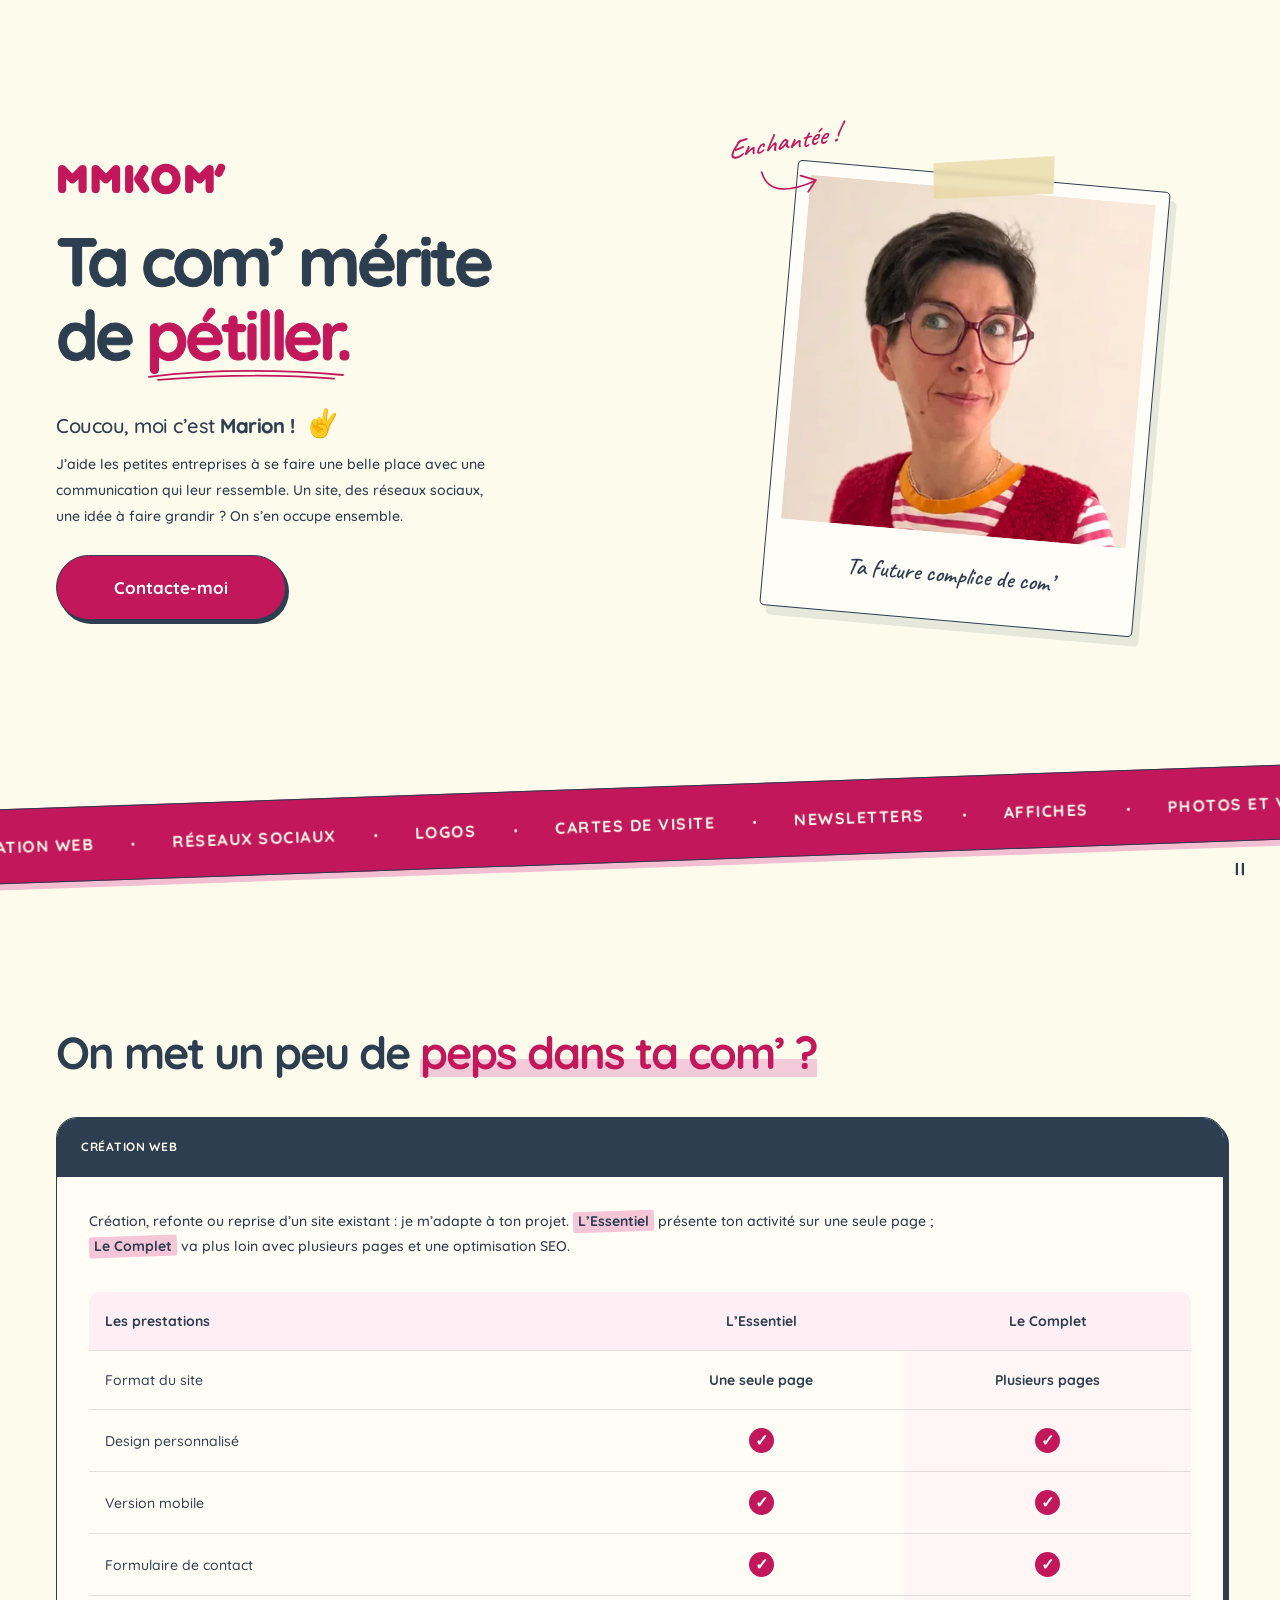
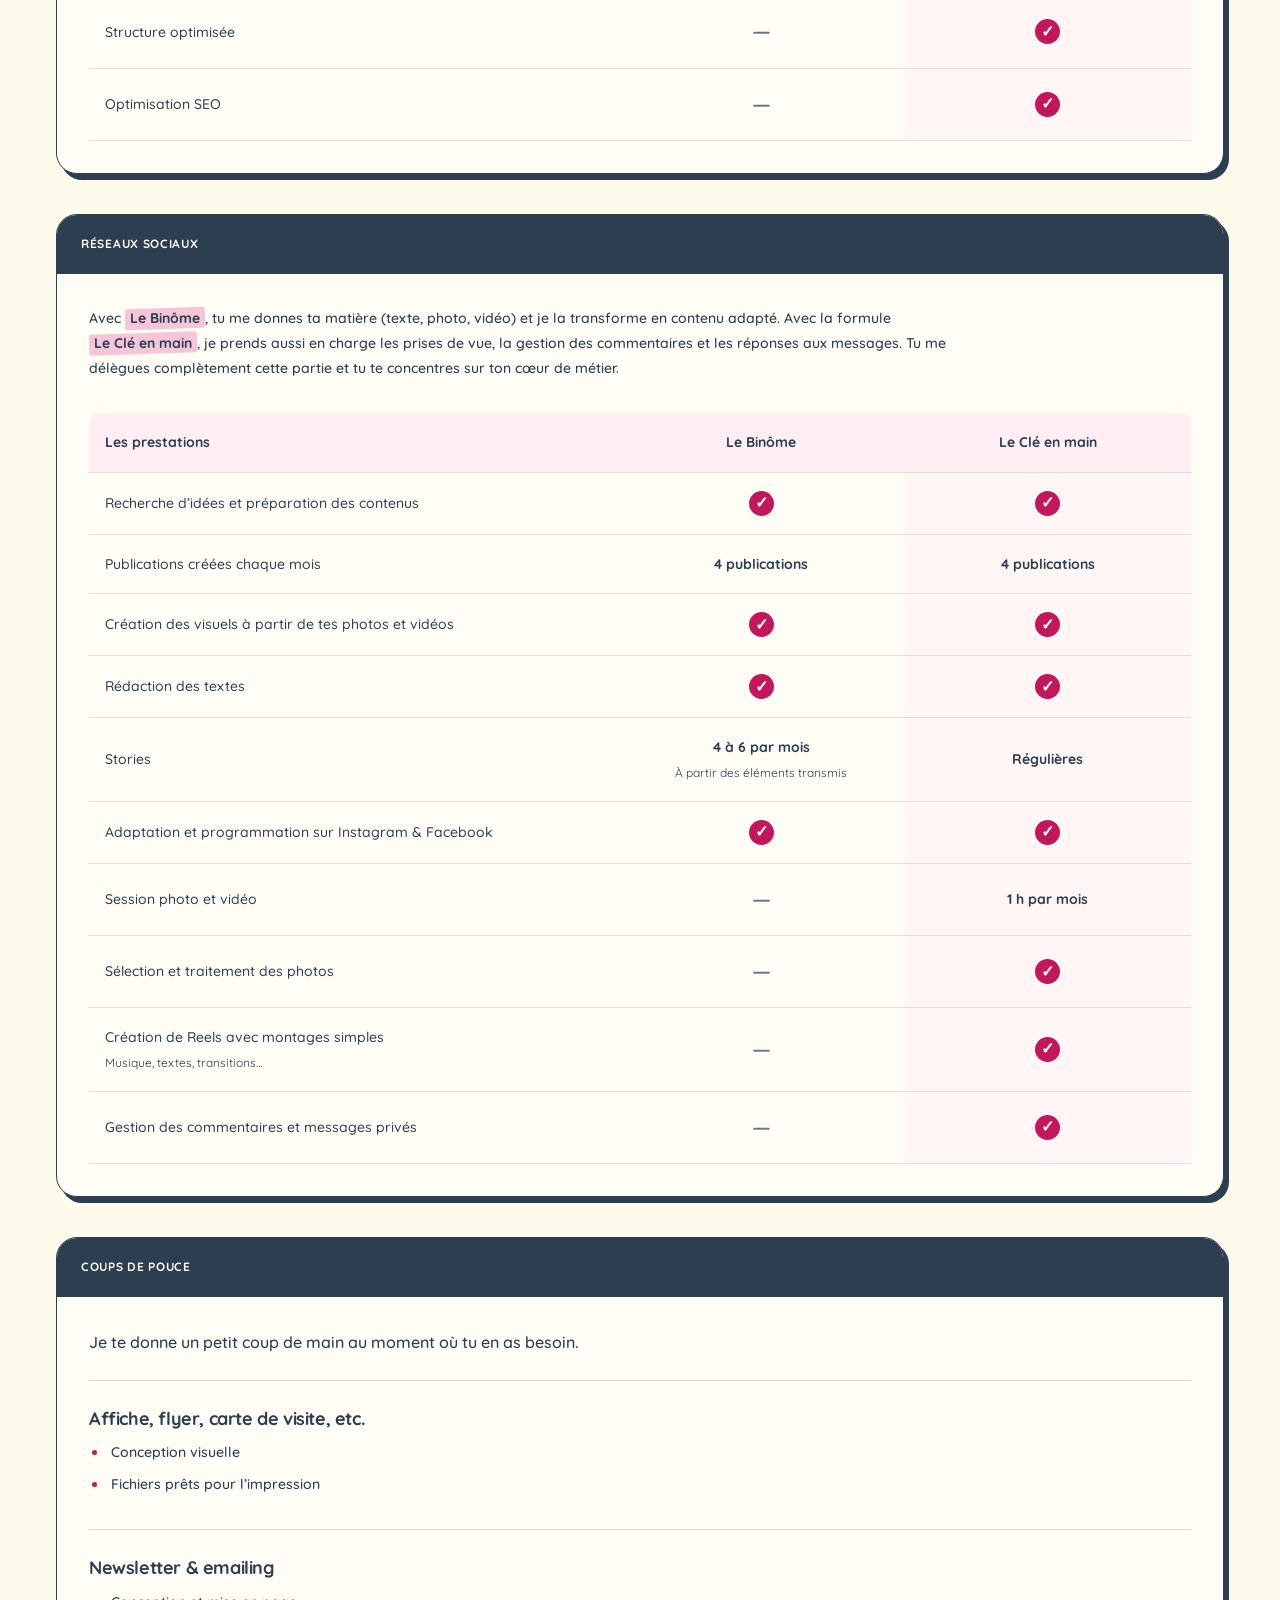
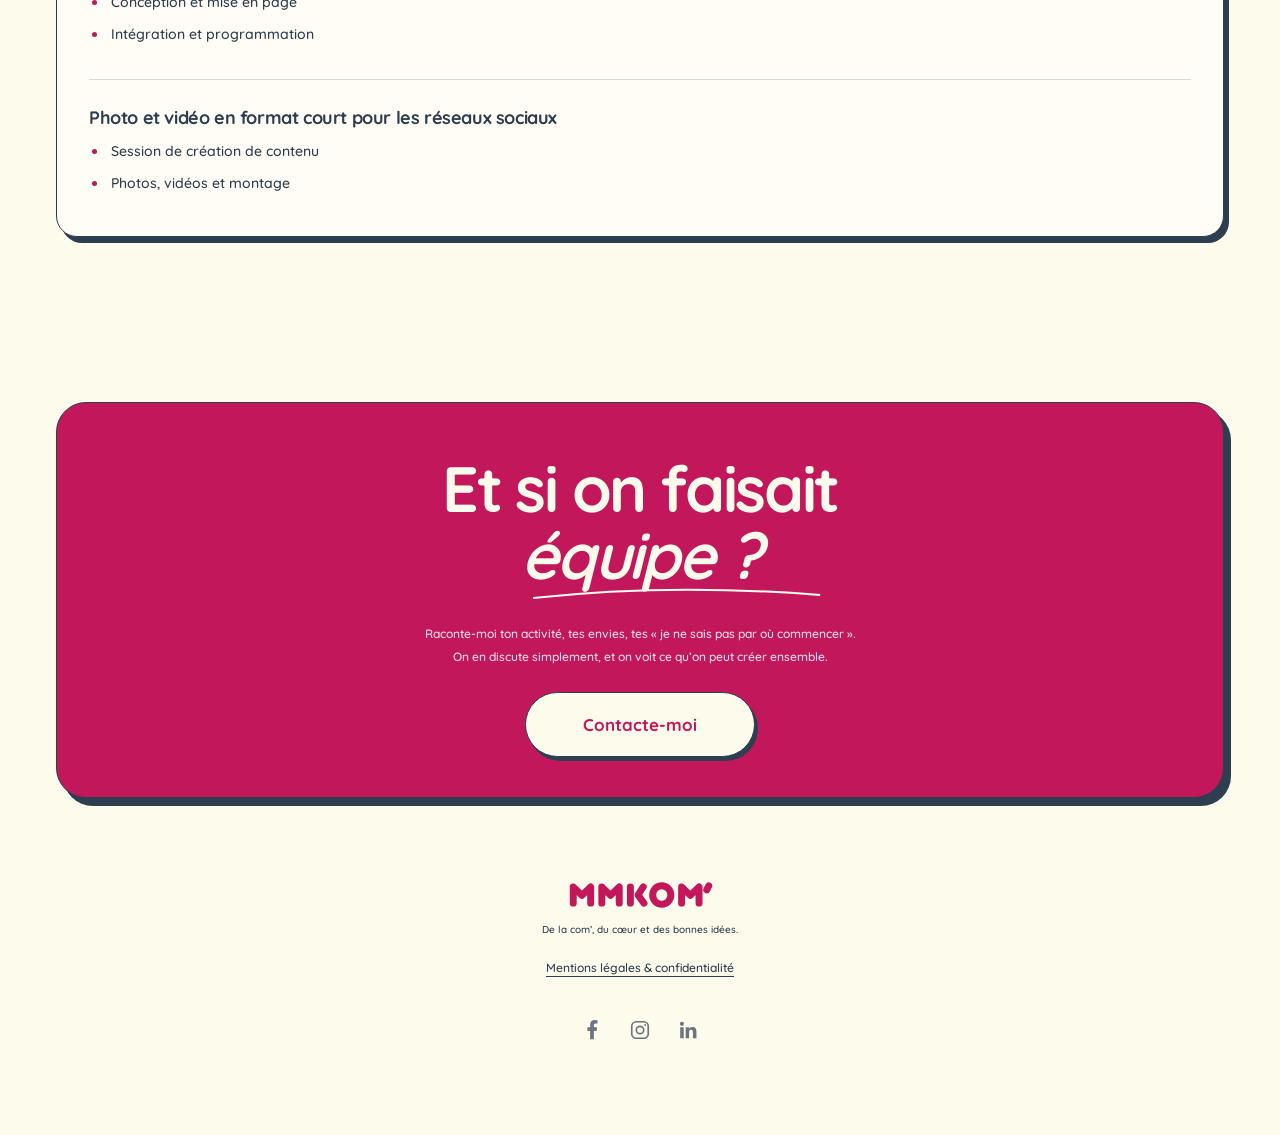
==== commit 65934dff: "feat: add social media links to the footer" ====
--- a/index.html
+++ b/index.html
@@ -123,7 +123,7 @@
 </article>
 </div></section>
 <section class="contact section-width" id="contact" aria-labelledby="contact-title"><div class="contact-inner"><h2 id="contact-title">Et si on faisait<br><span>équipe ?</span><svg viewBox="0 0 300 18" aria-hidden="true"><path d="M4 12Q140-3 291 9"/></svg></h2><p>Raconte-moi ton activité, tes envies, tes « je ne sais pas par où commencer ».<br>On en discute simplement, et on voit ce qu’on peut créer ensemble.</p><a class="button button-cream" id="contact-button" href="mailto:mmkom.contact@gmail.com">Contacte-moi</a><span class="contact-spark" aria-hidden="true">✧</span></div></section></main>
-<footer class="site-footer section-width"><a class="logo" href="https://mmkom.fr" aria-label="MMKom’, accueil"><img src="logo.svg" alt="MMKom’" width="416" height="82" loading="lazy"></a><p>De la com’, du cœur et des bonnes idées.</p><a class="legal-link" href="mentions-legales.html">Mentions légales & confidentialité</a></footer>
+<footer class="site-footer section-width"><a class="logo" href="https://mmkom.fr" aria-label="MMKom’, accueil"><img src="logo.svg" alt="MMKom’" width="416" height="82" loading="lazy"></a><p>De la com’, du cœur et des bonnes idées.</p><a class="legal-link" href="mentions-legales.html">Mentions légales & confidentialité</a><div class="footer-socials"><a class="footer-social-link" href="https://www.facebook.com/people/MMKom/61596401520203/" target="_blank" rel="noopener noreferrer" aria-label="Facebook — Marion"><svg width="22" height="22" viewBox="0 0 24 24" fill="currentColor" aria-hidden="true"><path d="M14 22v-9h3l.5-4H14V7c0-1.2.3-2 2-2h2V1.4A25 25 0 0 0 15 1c-3 0-5 1.8-5 5v3H7v4h3v9z"/></svg></a><a class="footer-social-link" aria-label="Instagram — @mmkom_vercors" href="https://www.instagram.com/mmkom_vercors/" target="_blank" rel="noopener noreferrer"><svg width="22" height="22" viewBox="0 0 24 24" fill="none" stroke="currentColor" stroke-width="1.8" aria-hidden="true"><rect x="3" y="3" width="18" height="18" rx="5"/><circle cx="12" cy="12" r="4"/><circle cx="17.5" cy="6.5" r="1" fill="currentColor" stroke="none"/></svg></a><a class="footer-social-link" href="https://www.linkedin.com/in/marionmessana/" target="_blank" rel="noopener noreferrer" aria-label="LinkedIn — Marion Messana"><svg width="22" height="22" viewBox="0 0 24 24" fill="currentColor" aria-hidden="true"><path d="M5.4 7.5a2.2 2.2 0 1 0 0-4.4 2.2 2.2 0 0 0 0 4.4ZM3.5 9h3.8v12H3.5zM9.5 9h3.6v1.6h.1c.5-.9 1.7-1.9 3.5-1.9 3.8 0 4.5 2.4 4.5 5.5V21h-3.8v-6c0-1.4 0-3.2-2-3.2s-2.2 1.5-2.2 3.1V21H9.5z"/></svg></a></div></footer>
 <dialog id="contact-dialog" data-contact-popup aria-labelledby="dialog-title" aria-describedby="dialog-description">
   <button class="dialog-close" type="button" aria-label="Fermer la fenêtre de contact">×</button>
   <h2 id="dialog-title">Parlons de ton projet !</h2>
--- a/style.css
+++ b/style.css
@@ -157,3 +157,9 @@
 .legal-page .logo{margin-bottom:36px}
 @media(prefers-reduced-motion:reduce){html{scroll-behavior:auto}body .ribbon-toggle{display:none}body .photo-card{transition:none}body .photo-card:hover{transform:rotate(5deg)}body .button{transition:none}body .button:hover{transform:none}}
 @media(forced-colors:active){.included,.formula-name{forced-color-adjust:auto}.included{border:1px solid currentColor}}
+
+
+.footer-social-link{display:inline-flex;align-items:center;justify-content:center;width:44px;height:44px;color:#6b7280;border-radius:50%;text-decoration:none}
+.footer-social-link:hover{background:#6b728014}
+
+.footer-socials{display:flex;align-items:center;gap:4px}
